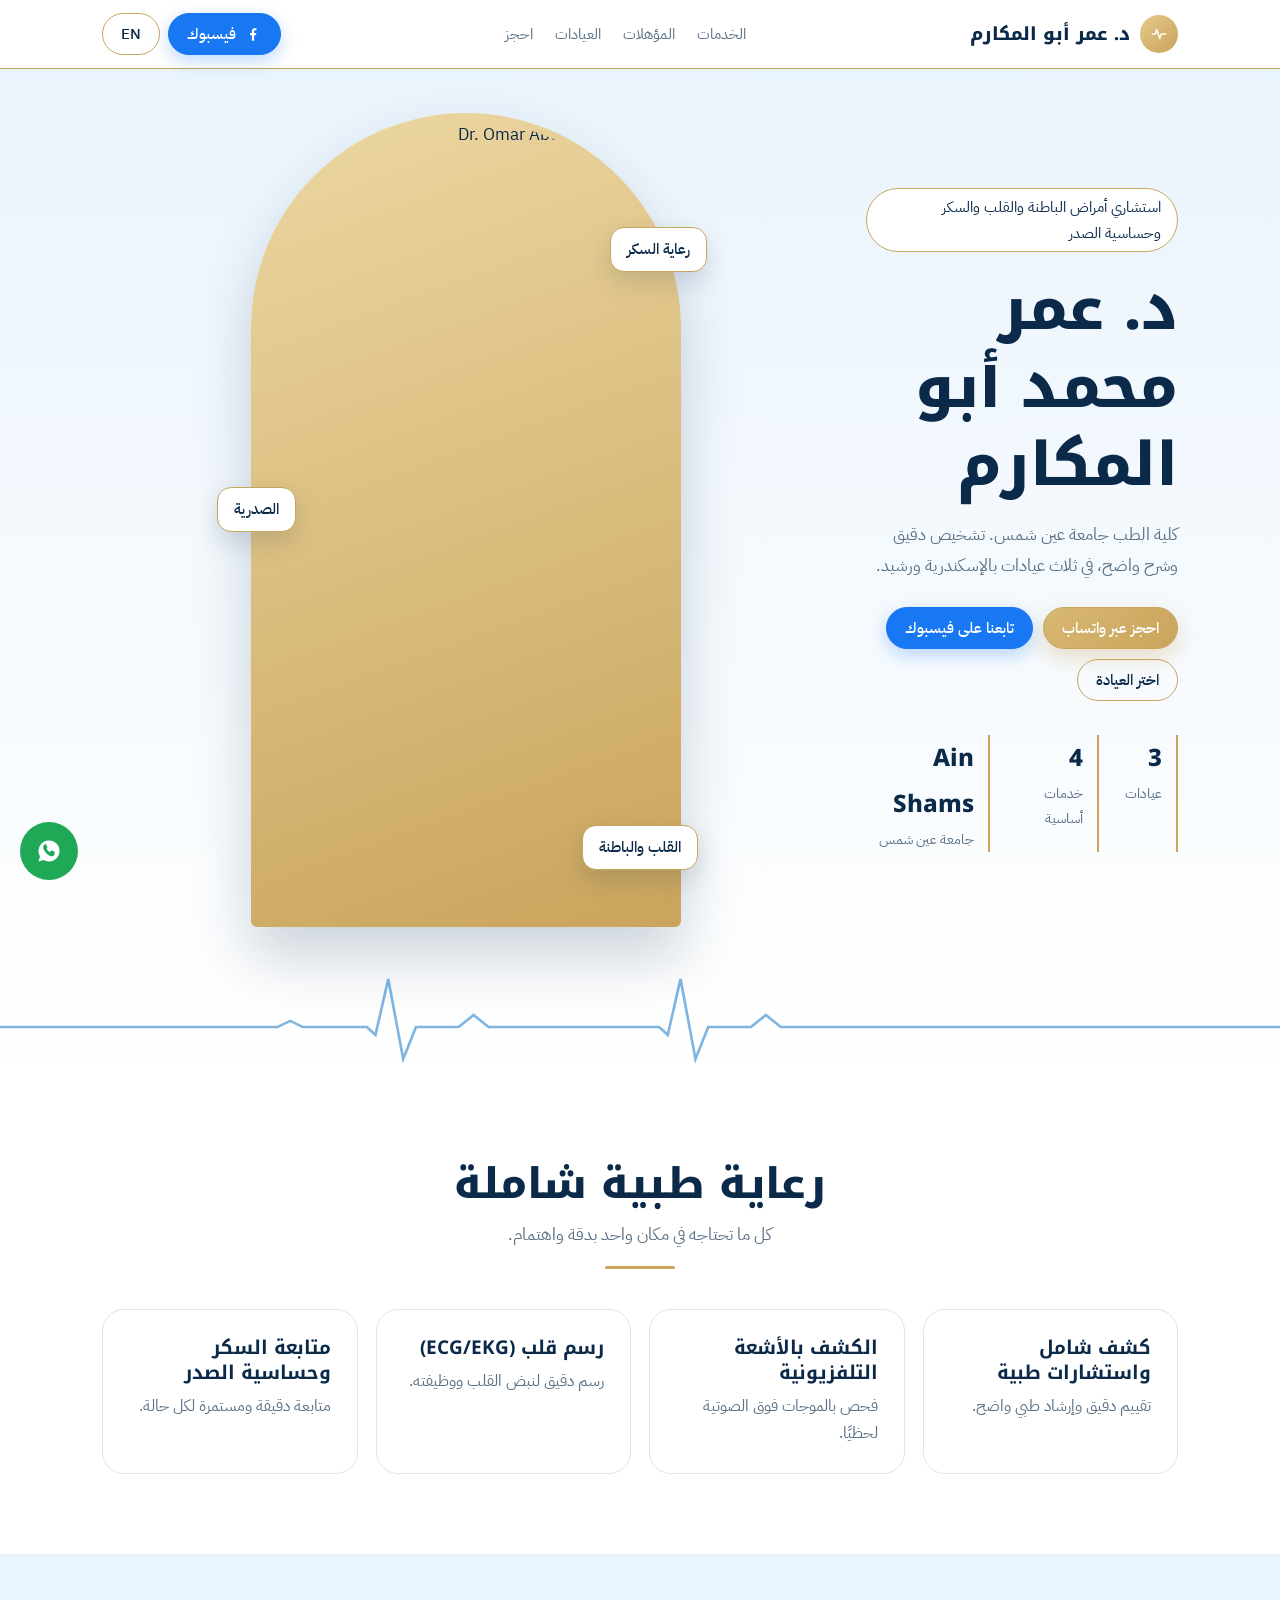
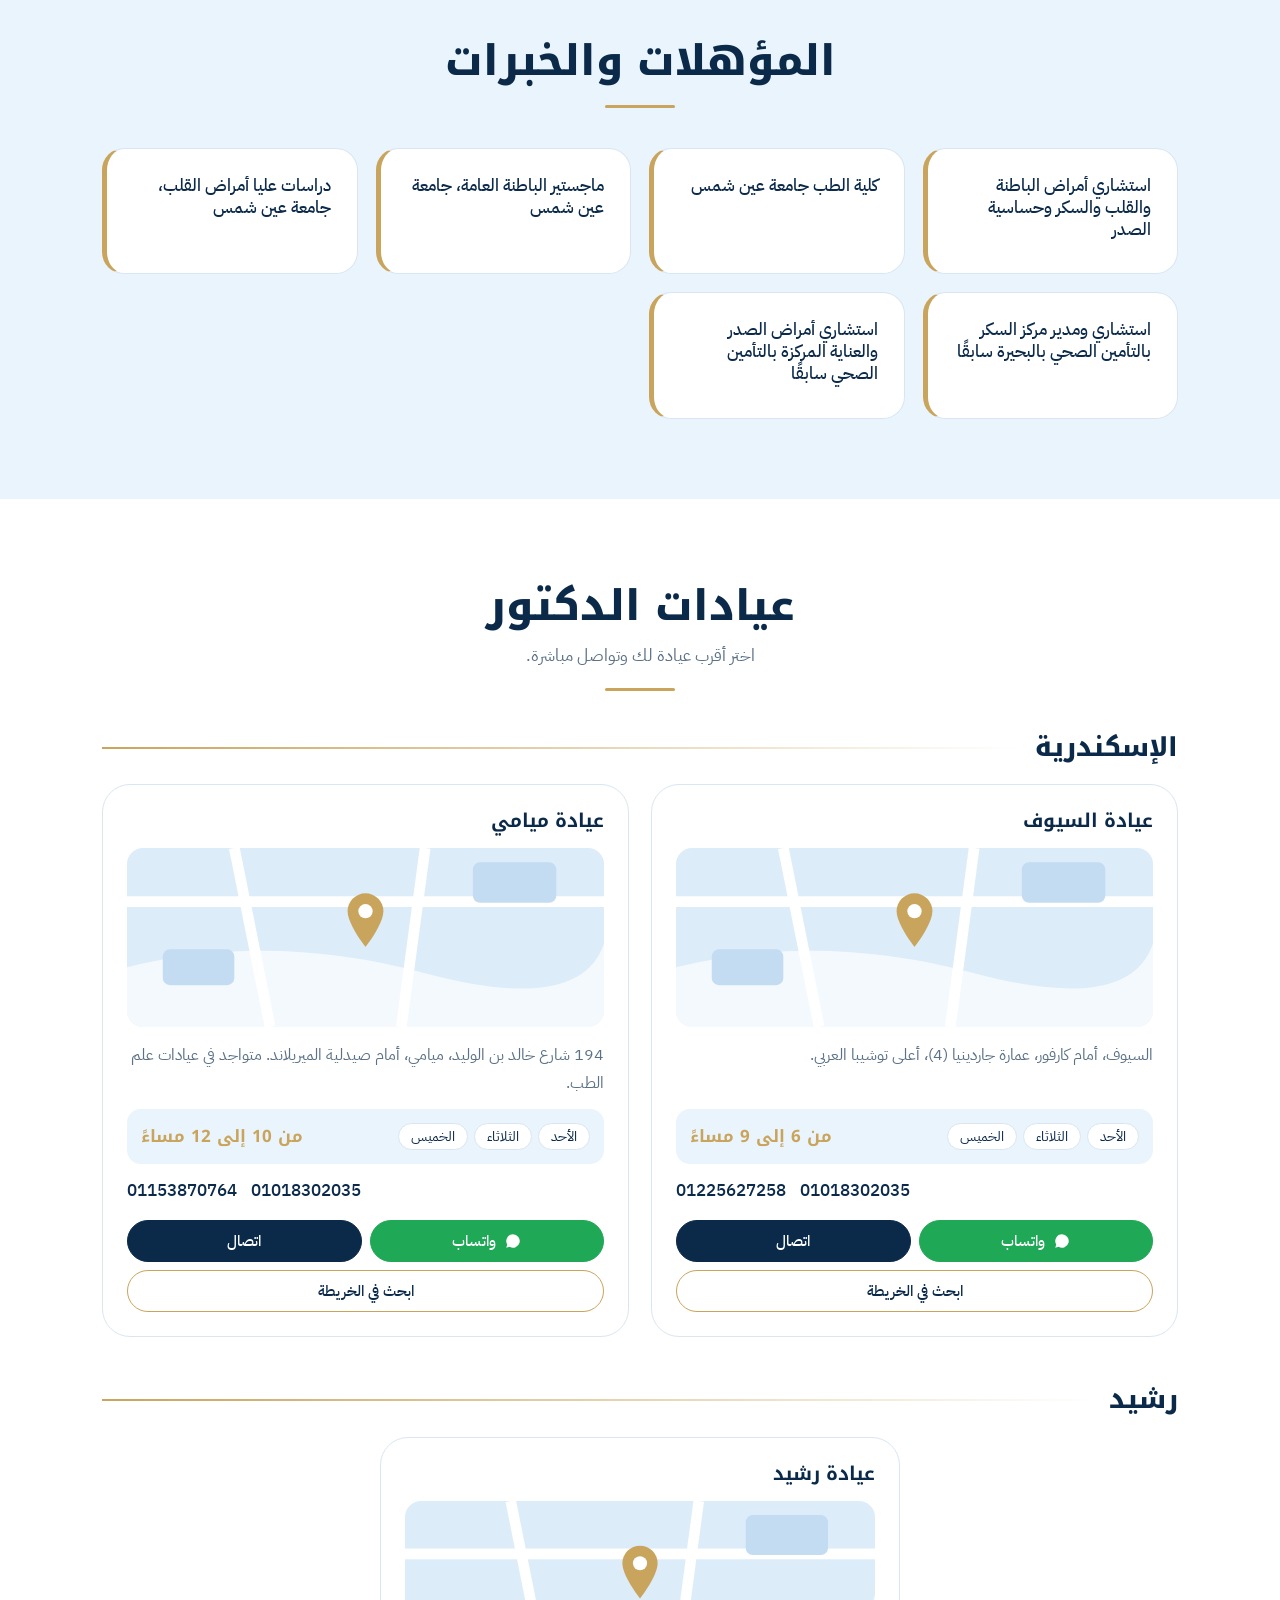
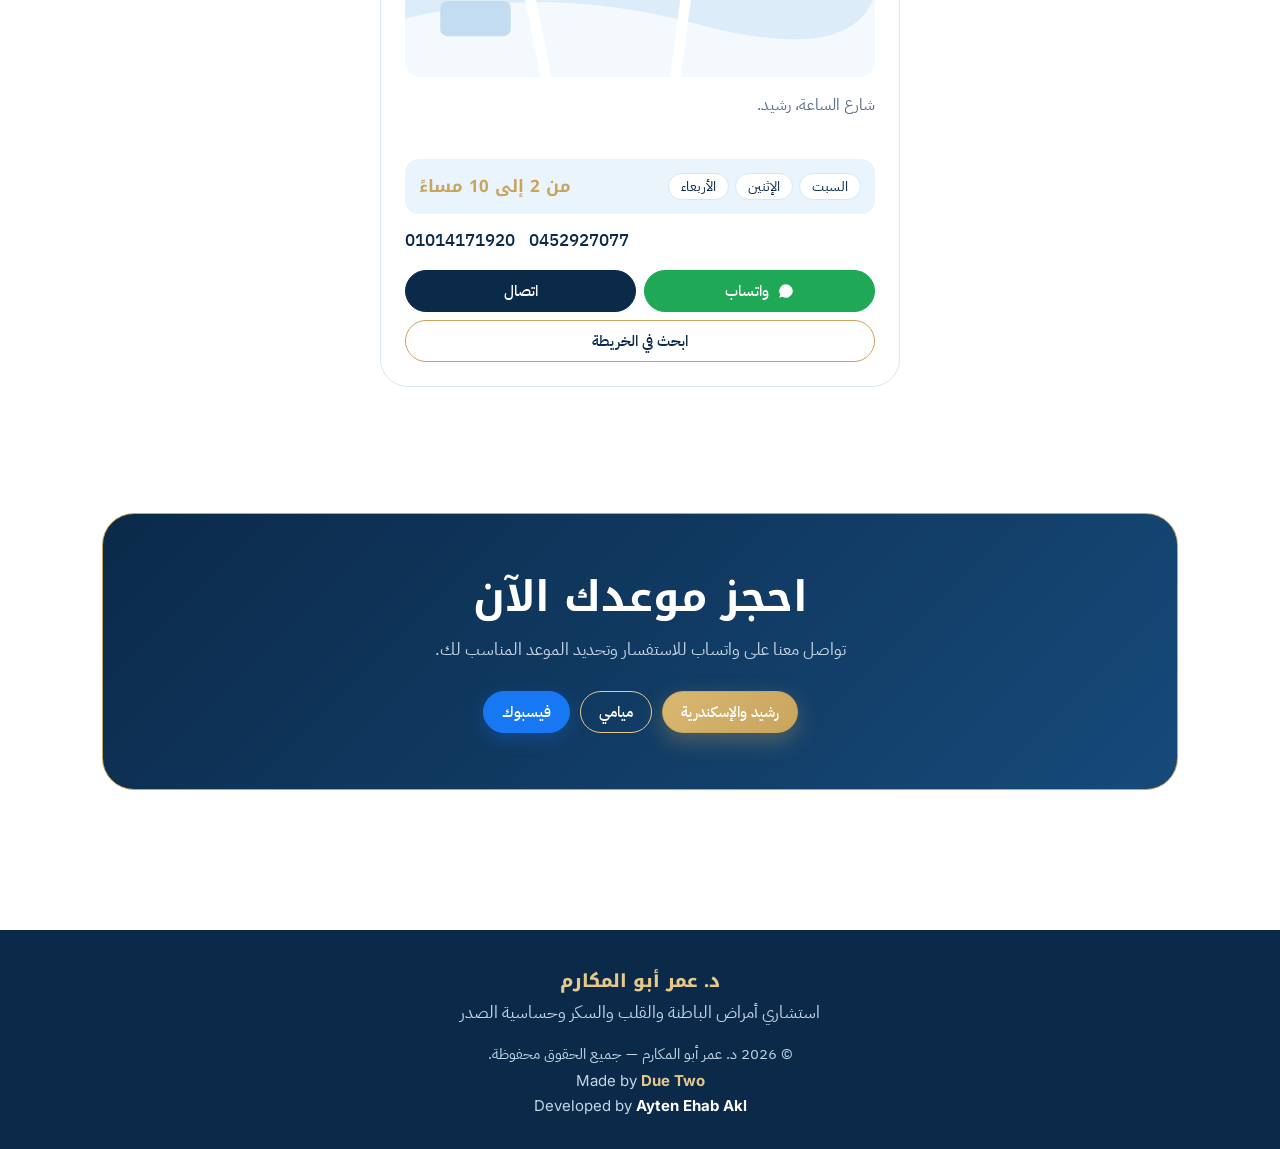
==== index.html @ 8640d978 "Rename index .html to index.html" ====
<!DOCTYPE html>
<html lang="ar" dir="rtl">
<head>
<meta charset="utf-8">
<meta name="viewport" content="width=device-width, initial-scale=1, viewport-fit=cover">
<title>د. عمر أبو المكارم | Dr. Omar Abu Al-Makarem</title>
<link href="https://fonts.googleapis.com/css2?family=Noto+Kufi+Arabic:wght@500;800&family=IBM+Plex+Sans+Arabic:wght@400;500&family=Playfair+Display:wght@700&family=Inter:wght@400;500&display=swap" rel="stylesheet">
<link rel="stylesheet" href="style.css">
</head>
<body>
<header class="nav"><div class="wrap">
<div class="logo"><i><svg class="i" viewBox="0 0 24 24"><path d="M3 12h4l2-6 4 12 2-6h6" fill="none" stroke="#fff" stroke-width="2" stroke-linecap="round" stroke-linejoin="round"/></svg></i><span data-k="brand"></span></div>
<nav class="links"><a href="#services" data-k="n1"></a><a href="#about" data-k="n2"></a><a href="#clinics" data-k="n3"></a><a href="#book" data-k="n4"></a></nav>
<div class="tools"><a class="pill fb" href="FB" target="_blank" rel="noopener"><svg class="i" viewBox="0 0 24 24"><path d="M13.5 21v-7.5h2.5l.5-3h-3V8.6c0-.9.3-1.5 1.6-1.5h1.5V4.4c-.3 0-1.2-.2-2.2-.2-2.200 0-3.900 1.300-3.900 3.800v2.500H8v3h2.500V21h3z"/></svg><span data-k="fb"></span></a><button class="pill" id="lang" type="button">EN</button></div>
</div></header>

<main>
<div class="hero"><div class="wrap">
<div>
<span class="tag" data-k="role"></span>
<h1 data-k="name"></h1>
<p class="lead" data-k="lead"></p>
<div class="btns"><a class="pill gold" href="https://wa.me/201096082520" data-k="wa"></a><a class="pill fb" href="FB" target="_blank" rel="noopener" data-k="fb2"></a><a class="pill" href="#clinics" data-k="pick"></a></div>
<div class="stats"><div><b>3</b><span data-k="s1"></span></div><div><b>4</b><span data-k="s2"></span></div><div><b data-k="s3b"></b><span data-k="s3"></span></div></div>
</div>
<div class="photo"><div class="arch"><img src="doctor1.jpg" alt="Dr. Omar Abu Al-Makarem" width="1000" height="800"></div>
<span class="chip c1" data-k="c1"></span><span class="chip c2" data-k="c2"></span><span class="chip c3" data-k="c3"></span></div>
</div>
<svg class="ecg" viewBox="0 0 1200 120" preserveAspectRatio="none" aria-hidden="true"><path d="M0 70H260l12-6 12 6h60l8 8 12-56 14 80 12-32h40l14-12 14 12h160l8 8 12-56 14 80 12-32h40l14-12 14 12H1200"/></svg>
</div>

<section id="services"><div class="wrap"><div class="hd rv"><h2 data-k="h_s"></h2><p data-k="p_s"></p></div><div class="grid" id="svc"></div></div></section>
<section id="about" class="alt"><div class="wrap"><div class="hd rv"><h2 data-k="h_a"></h2></div><div class="grid" id="cred"></div></div></section>
<section id="clinics"><div class="wrap"><div class="hd rv"><h2 data-k="h_c"></h2><p data-k="p_c"></p></div><div id="cl"></div></div></section>
<section id="book" style="padding-top:0"><div class="wrap"><div class="book rv"><h2 data-k="h_b" style="font-size:clamp(28px,4vw,42px)"></h2><p data-k="p_b"></p><div class="btns"><a class="pill gold" href="https://wa.me/201096082520" data-k="b1"></a><a class="pill" style="color:#fff;border-color:#e6c98a" href="https://wa.me/201011871948" data-k="b2"></a><a class="pill fb" href="FB" target="_blank" rel="noopener" data-k="fb"></a></div></div></div></section>
</main>
<footer><b data-k="brand"></b><span data-k="role"></span><p class="cp" data-k="copy"></p><p>Made by <a href="https://aytenakl.github.io/Due_Two/" target="_blank" rel="noopener">Due Two</a></p><p>Developed by <b>Ayten Ehab Akl</b></p></footer>
<a class="float" href="https://wa.me/201096082520" aria-label="WhatsApp"><svg viewBox="0 0 24 24"><path d="M12 3a9 9 0 0 0-7.700 13.600L3 21l4.500-1.200A9 9 0 1 0 12 3zm4.600 12.300c-.2.600-1.200 1.100-1.700 1.200-.4.100-1 .1-1.600-.1-3-1.200-4.900-4.200-5.100-4.400-.1-.2-1.200-1.600-1.200-3s.7-2.100 1-2.400c.2-.3.500-.3.700-.3h.5c.2 0 .4 0 .6.500l.8 1.900c.1.200.1.400 0 .6l-.4.600c-.1.200-.3.300-.1.600.6 1 1.400 1.800 2.400 2.300.3.100.4.100.6-.1l.8-1c.2-.2.400-.2.600-.1l1.800.9c.3.100.4.200.5.400.1.200.1.700-.1 1.300z"/></svg></a>

<script src="script.js"></script>
</body>
</html>
---- style.css ----
:root{--bg:#fff;--sky:#eaf4fc;--navy:#0b2a4a;--gold:#c9a45c;--text:#0b2a4a;--mute:#5a7186;--line:#d9e6f1;--card:#fff;--fb:#1877f2;--wa:#1fa855;
--hf:"Noto Kufi Arabic",Tahoma,sans-serif;--bf:"IBM Plex Sans Arabic",Tahoma,sans-serif;
box-sizing:border-box;padding-top:env(safe-area-inset-top,0px);padding-bottom:env(safe-area-inset-bottom,0px);color-scheme:light}
@media (prefers-color-scheme:dark){:root:not([data-theme="light"]){--bg:#08182a;--sky:#0c2238;--text:#e8f0f7;--mute:#9db3c6;--line:#1b3a57;--card:#0f2a44;color-scheme:dark}}
:root[data-theme="dark"]{--bg:#08182a;--sky:#0c2238;--text:#e8f0f7;--mute:#9db3c6;--line:#1b3a57;--card:#0f2a44;color-scheme:dark}
:root[lang="en"]{--hf:"Playfair Display",Georgia,serif;--bf:"Inter",Arial,sans-serif}
html{scroll-behavior:smooth}*,*::before,*::after{box-sizing:border-box}
body{margin:0;background:var(--bg);color:var(--text);font:400 17px/1.8 var(--bf)}
h1,h2,h3{font-family:var(--hf);margin:0;line-height:1.3}a{color:inherit}
:focus-visible{outline:3px solid var(--gold);outline-offset:3px}
.wrap{max-width:1120px;margin:0 auto;padding:0 22px}
svg.i{width:18px;height:18px;fill:currentColor;flex:none}
header.nav{position:sticky;top:env(safe-area-inset-top,0px);z-index:20;background:color-mix(in srgb,var(--bg) 92%,transparent);backdrop-filter:blur(10px);border-bottom:1px solid var(--gold)}
.nav .wrap{display:flex;align-items:center;justify-content:space-between;gap:10px;height:68px}
.logo{display:flex;align-items:center;gap:10px;font:800 18px var(--hf)}
.logo i{width:38px;height:38px;border-radius:50%;background:linear-gradient(135deg,#e6c98a,var(--gold));display:grid;place-items:center;color:#fff}
.links{display:flex;gap:22px;font-size:15px;color:var(--mute)}.links a{text-decoration:none}.links a:hover{color:var(--text)}
.tools{display:flex;gap:8px;align-items:center}
.pill{display:inline-flex;align-items:center;gap:8px;border-radius:999px;padding:9px 18px;font:500 15px var(--bf);text-decoration:none;border:1.5px solid var(--gold);background:transparent;color:var(--text);cursor:pointer}
.pill.fb{background:var(--fb);border-color:var(--fb);color:#fff;box-shadow:0 6px 18px rgba(24,119,242,.28)}
.pill.gold{background:linear-gradient(135deg,#d9b872,var(--gold));border-color:var(--gold);color:#fff;box-shadow:0 8px 22px rgba(201,164,92,.35)}
.pill.wa{background:var(--wa);border-color:var(--wa);color:#fff}
.pill.navy{background:var(--navy);border-color:var(--navy);color:#fff}
.hero{background:linear-gradient(180deg,var(--sky),var(--bg));position:relative;overflow:hidden;padding:44px 0 0}
.hero .wrap{display:grid;grid-template-columns:1.1fr .9fr;gap:36px;align-items:center}
.tag{display:inline-block;border:1px solid var(--gold);border-radius:999px;padding:5px 16px;font-size:14.5px;background:var(--card);margin-bottom:18px}
.hero h1{font-size:clamp(34px,5.4vw,60px);font-weight:800;color:var(--navy)}
:root[data-theme="dark"] .hero h1{color:var(--text)}
@media (prefers-color-scheme:dark){:root:not([data-theme="light"]) .hero h1{color:var(--text)}}
.hero p.lead{color:var(--mute);max-width:30em;margin:16px 0 26px}
.btns{display:flex;gap:10px;flex-wrap:wrap}
.stats{display:flex;gap:26px;margin:34px 0 0}
.stats div{border-inline-start:2px solid var(--gold);padding-inline-start:14px;font-size:14px;color:var(--mute)}
.stats b{display:block;font:800 24px var(--hf);color:var(--text)}
.photo{position:relative;justify-self:center;width:min(100%,430px)}
.arch{border-radius:999px 999px 28px 28px;padding:7px;background:linear-gradient(160deg,#ecd7a2,var(--gold));box-shadow:0 30px 60px rgba(11,42,74,.2)}
.arch img{display:block;width:100%;aspect-ratio:1/1.12;object-fit:cover;object-position:50% 20%;border-radius:999px 999px 22px 22px}
.chip{position:absolute;background:var(--card);border:1px solid var(--gold);border-radius:14px;padding:8px 16px;font-weight:500;font-size:15px;box-shadow:0 10px 24px rgba(11,42,74,.15)}
.c1{top:14%;inset-inline-start:-6%}.c2{top:46%;inset-inline-end:-8%}.c3{bottom:7%;inset-inline-start:-4%}
.ecg{display:block;width:100%;height:120px;margin-top:30px}
.ecg path{fill:none;stroke:#7fb5e0;stroke-width:2.5;stroke-dasharray:2400;stroke-dashoffset:2400;animation:dr 3.4s ease-out forwards}
@keyframes dr{to{stroke-dashoffset:0}}
section{padding:80px 0}section.alt{background:var(--sky)}
.hd{text-align:center;margin-bottom:40px}.hd h2{font-size:clamp(28px,4vw,42px);font-weight:800}
.hd p{color:var(--mute);margin:8px 0 0}.hd::after{content:"";display:block;width:70px;height:3px;background:var(--gold);margin:16px auto 0;border-radius:3px}
.grid{display:grid;gap:18px;grid-template-columns:repeat(auto-fit,minmax(240px,1fr))}
.card{background:var(--card);border:1px solid var(--line);border-radius:22px;padding:26px;transition:transform .45s cubic-bezier(.22,1,.36,1),box-shadow .45s cubic-bezier(.22,1,.36,1),opacity .9s cubic-bezier(.22,1,.36,1)}
.card:hover{transform:translateY(-6px);box-shadow:0 20px 40px rgba(11,42,74,.12)}
.card h3{font-size:19px;margin-bottom:6px}.card p{margin:0;color:var(--mute);font-size:15.5px}
.cred{border-inline-end:5px solid var(--gold)}.cred h3{font-size:17px;font-weight:500;font-family:var(--bf)}
.grp{display:flex;align-items:center;gap:16px;margin:0 0 20px}.grp h3{font-size:26px;font-weight:800}.grp::after{content:"";flex:1;height:2px;background:linear-gradient(90deg,var(--gold),transparent)}
.cl{display:grid;gap:22px;grid-template-columns:repeat(auto-fit,minmax(300px,1fr));margin-bottom:46px}
.cl.one{grid-template-columns:minmax(300px,520px);justify-content:center}
.clinic{padding:24px;border-radius:28px}
.map{display:block;border-radius:16px;overflow:hidden;margin:14px 0}.map svg{display:block;width:100%;height:auto}
.addr{color:var(--mute);font-size:15.5px;min-height:56px}
.sched{display:flex;flex-wrap:wrap;gap:8px;align-items:center;justify-content:space-between;background:var(--sky);border-radius:14px;padding:12px 14px;margin:12px 0}
.days{display:flex;gap:6px;flex-wrap:wrap}.days span{background:var(--card);border:1px solid var(--line);border-radius:999px;padding:0 12px;font-size:14px}
.sched b{font-family:var(--hf);color:var(--gold)}
.tel{display:flex;gap:14px;flex-wrap:wrap;font-weight:500;direction:ltr;margin-bottom:14px}.tel a{text-decoration:none}
.act{display:grid;grid-template-columns:1fr 1fr;gap:8px}.act .pill{justify-content:center}.act .full{grid-column:1/-1}
.book{background:linear-gradient(135deg,#0b2a4a,#164a7a);color:#fff;border-radius:32px;padding:56px 24px;text-align:center;border:1px solid var(--gold)}
.book p{color:#c5d6e6;max-width:30em;margin:10px auto 26px}.book .btns{justify-content:center}
footer{background:#0b2a4a;color:#c5d6e6;text-align:center;padding:34px 22px calc(34px + env(safe-area-inset-bottom,0px));margin-top:60px}
footer b{display:block;color:#e6c98a;font:800 18px var(--hf)}footer small{display:block;margin-top:12px;opacity:.8}footer a{color:#e6c98a;font-weight:700;text-decoration:none}footer a:hover{text-decoration:underline}footer p{margin:6px 0 0;font:400 15px "Inter",Arial,sans-serif;direction:ltr}footer p b{display:inline;font:700 15px "Inter",Arial,sans-serif;color:#fff}footer .cp{font-family:var(--bf);direction:inherit;margin-top:14px}
.float{position:fixed;inset-inline-end:20px;bottom:calc(20px + env(safe-area-inset-bottom,0px));width:58px;height:58px;border-radius:50%;background:var(--wa);color:#fff;display:grid;place-items:center;z-index:30;animation:pu 2.4s infinite}
.float svg{width:28px;height:28px;fill:#fff}
@keyframes pu{0%{box-shadow:0 0 0 0 rgba(31,168,85,.5)}70%{box-shadow:0 0 0 16px rgba(31,168,85,0)}100%{box-shadow:0 0 0 0 rgba(31,168,85,0)}}
.rv{opacity:0;transform:translateY(28px);transition:opacity .9s cubic-bezier(.22,1,.36,1),transform .9s cubic-bezier(.22,1,.36,1)}.rv.on{opacity:1;transform:none}
@media (prefers-reduced-motion:reduce){.rv{opacity:1;transform:none;transition:none}.ecg path{animation:none;stroke-dashoffset:0}.float{animation:none}}
@media (max-width:820px){.hero .wrap{grid-template-columns:1fr}.links{display:none}.photo{order:-1;width:min(86%,380px)}.c1{inset-inline-start:-2%}.c2{inset-inline-end:-2%}.pill{padding:9px 14px}}

/* ---- smooth motion ---- */
.pill{transition:transform .35s cubic-bezier(.22,1,.36,1),box-shadow .35s,background-color .3s,color .3s}
.pill:hover{transform:translateY(-3px)}
.pill:active{transform:translateY(0) scale(.98)}
header.nav{transition:box-shadow .4s ease}
header.nav.scrolled{box-shadow:0 10px 30px rgba(11,42,74,.12)}
.arch{will-change:transform;transition:transform .12s linear}
.chip{animation:fl 5.5s ease-in-out infinite}
.c2{animation-delay:-1.8s}.c3{animation-delay:-3.6s}
@keyframes fl{0%,100%{transform:translateY(0)}50%{transform:translateY(-9px)}}
.map svg{transition:transform .7s cubic-bezier(.22,1,.36,1)}
.map:hover svg{transform:scale(1.05)}
@media (prefers-reduced-motion:reduce){.chip{animation:none}.map svg,.arch{transition:none}}
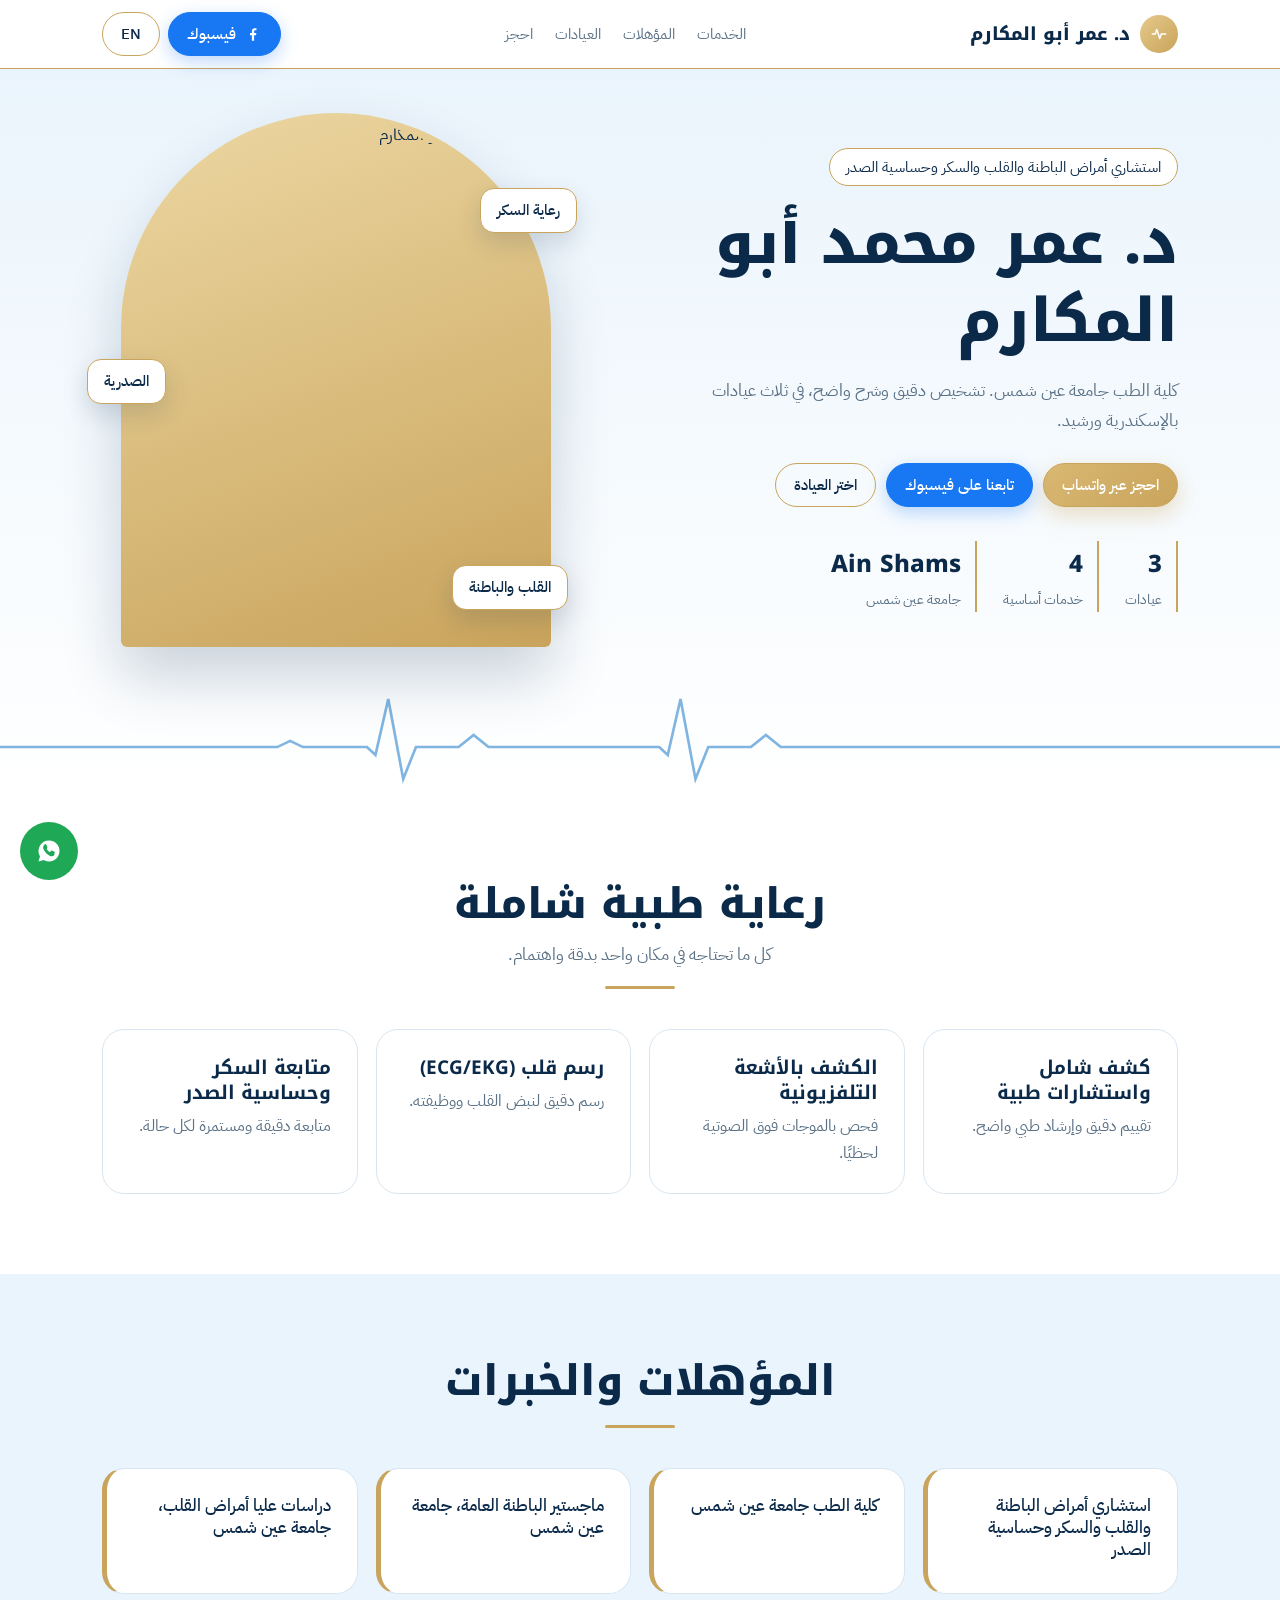
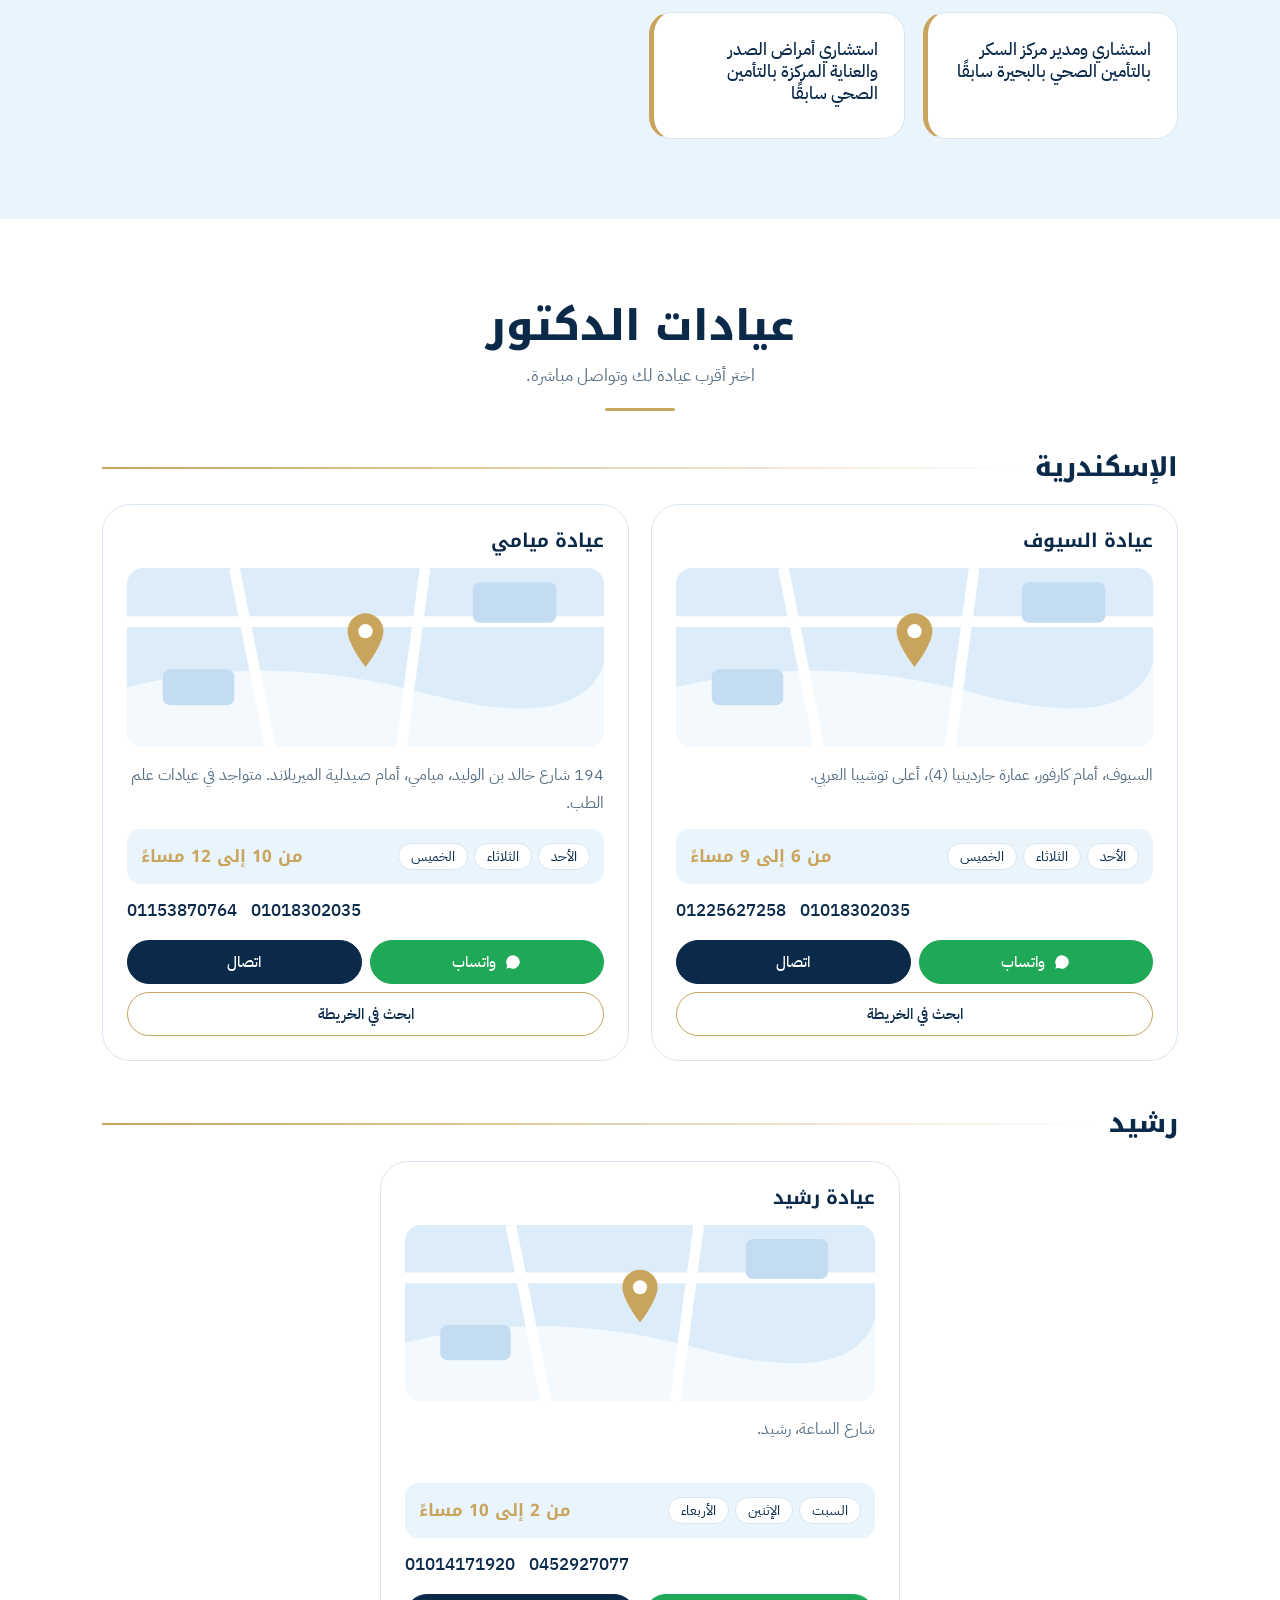
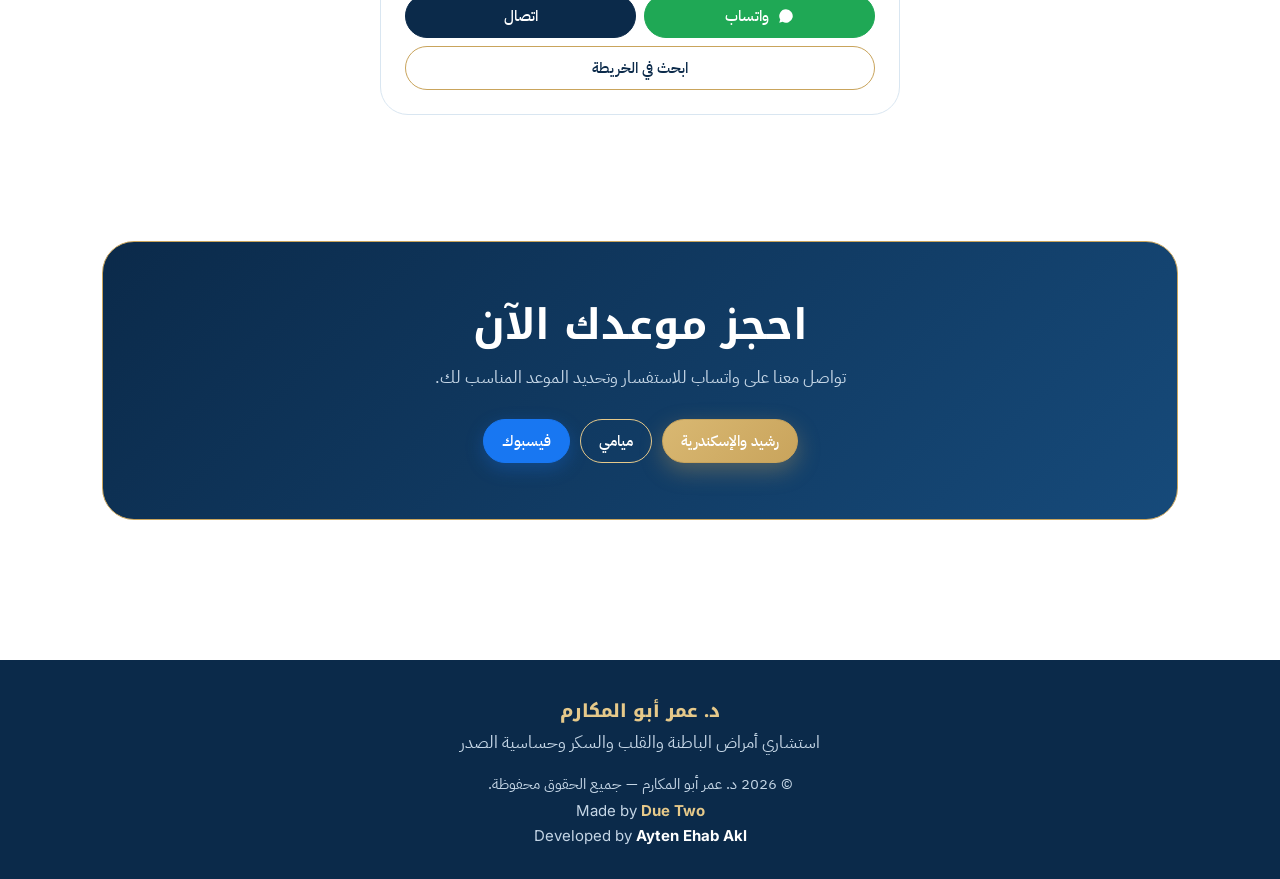
==== commit 119ea730: "Update index.html" ====
--- a/index.html
+++ b/index.html
@@ -1,42 +1,438 @@
+
 <!DOCTYPE html>
 <html lang="ar" dir="rtl">
 <head>
-<meta charset="utf-8">
-<meta name="viewport" content="width=device-width, initial-scale=1, viewport-fit=cover">
-<title>د. عمر أبو المكارم | Dr. Omar Abu Al-Makarem</title>
-<link href="https://fonts.googleapis.com/css2?family=Noto+Kufi+Arabic:wght@500;800&family=IBM+Plex+Sans+Arabic:wght@400;500&family=Playfair+Display:wght@700&family=Inter:wght@400;500&display=swap" rel="stylesheet">
-<link rel="stylesheet" href="style.css">
+  <meta charset="UTF-8">
+  <meta name="viewport" content="width=device-width, initial-scale=1, viewport-fit=cover">
+  <meta name="theme-color" content="#ffffff">
+  <meta name="description" content="الموقع الرسمي للدكتور عمر محمد أبو المكارم، استشاري أمراض الباطنة والقلب والسكر وحساسية الصدر. تعرّف على الخدمات ومواقع العيادات واحجز موعدك.">
+
+  <title>د. عمر أبو المكارم | Dr. Omar Abu Al-Makarem</title>
+
+  <link rel="preconnect" href="https://fonts.googleapis.com">
+  <link rel="preconnect" href="https://fonts.gstatic.com" crossorigin>
+
+  <link href="https://fonts.googleapis.com/css2?family=Noto+Kufi+Arabic:wght@500;800&family=IBM+Plex+Sans+Arabic:wght@400;500&family=Playfair+Display:wght@700&family=Inter:wght@400;500&display=swap" rel="stylesheet">
+
+  <link rel="stylesheet" href="./style.css">
+
+  <style>
+    /* حماية إضافية للصورة والتخطيط */
+    *, *::before, *::after {
+      box-sizing: border-box;
+    }
+
+    html {
+      width: 100%;
+      max-width: 100%;
+      scroll-behavior: smooth;
+      scroll-padding-top: 85px;
+    }
+
+    body {
+      width: 100%;
+      max-width: 100%;
+      min-width: 0;
+      margin: 0;
+      overflow-x: clip;
+    }
+
+    img, svg, iframe {
+      max-width: 100%;
+    }
+
+    .wrap {
+      width: 100%;
+      min-width: 0;
+    }
+
+    .photo {
+      width: min(100%, 430px);
+      min-width: 0;
+    }
+
+    .arch {
+      width: 100%;
+      overflow: hidden;
+    }
+
+    .arch img {
+      display: block;
+      width: 100%;
+      height: auto;
+      aspect-ratio: 4 / 5;
+      object-fit: cover;
+      object-position: center 20%;
+    }
+
+    .hero .wrap > div {
+      min-width: 0;
+    }
+
+    .pill {
+      max-width: 100%;
+      min-height: 44px;
+    }
+
+    .cl, .grid, .clinic {
+      min-width: 0;
+    }
+
+    .clinic {
+      overflow-wrap: anywhere;
+    }
+
+    .map {
+      width: 100%;
+      min-width: 0;
+    }
+
+    .map iframe {
+      display: block;
+      width: 100%;
+      height: 230px;
+      border: 0;
+    }
+
+    @media (max-width: 820px) {
+      .hero .wrap {
+        grid-template-columns: minmax(0, 1fr);
+        gap: 24px;
+      }
+
+      .hero .wrap > div:first-child {
+        text-align: center;
+      }
+
+      .hero .btns,
+      .hero .stats {
+        justify-content: center;
+      }
+
+      .hero p.lead {
+        margin-inline: auto;
+      }
+
+      .photo {
+        order: -1;
+        width: min(68%, 290px);
+        margin-inline: auto;
+      }
+
+      .cl {
+        grid-template-columns: minmax(0, 1fr);
+      }
+
+      .cl.one {
+        grid-template-columns: minmax(0, 1fr);
+      }
+    }
+
+    @media (max-width: 480px) {
+      .wrap {
+        padding-inline: 14px;
+      }
+
+      .nav .wrap {
+        gap: 6px;
+      }
+
+      .logo {
+        gap: 6px;
+        font-size: clamp(12px, 3.5vw, 16px);
+      }
+
+      .logo i {
+        width: 32px;
+        height: 32px;
+        flex-shrink: 0;
+      }
+
+      .tools {
+        gap: 5px;
+        flex-shrink: 0;
+      }
+
+      .tools .pill {
+        padding: 7px 10px;
+        font-size: 12px;
+      }
+
+      .photo {
+        width: min(62%, 225px);
+        max-width: 225px;
+      }
+
+      .arch {
+        padding: 5px;
+        border-radius: 999px 999px 20px 20px;
+      }
+
+      .arch img {
+        aspect-ratio: 4 / 5;
+        border-radius: 999px 999px 16px 16px;
+        object-position: center 18%;
+      }
+
+      .hero h1 {
+        font-size: clamp(29px, 8vw, 36px);
+        overflow-wrap: anywhere;
+      }
+
+      .hero .btns .pill,
+      .book .btns .pill {
+        justify-content: center;
+        padding: 9px 11px;
+        font-size: 12px;
+      }
+
+      .grid,
+      .cl,
+      .cl.one {
+        grid-template-columns: minmax(0, 1fr);
+      }
+
+      .act .pill {
+        min-width: 0;
+        padding-inline: 8px;
+        white-space: normal;
+        overflow-wrap: anywhere;
+      }
+
+      .map iframe {
+        height: 210px;
+      }
+
+      .book {
+        padding: 34px 16px;
+      }
+
+      .float {
+        width: 52px;
+        height: 52px;
+      }
+    }
+
+    @media (prefers-reduced-motion: reduce) {
+      html {
+        scroll-behavior: auto;
+      }
+    }
+  </style>
 </head>
+
 <body>
-<header class="nav"><div class="wrap">
-<div class="logo"><i><svg class="i" viewBox="0 0 24 24"><path d="M3 12h4l2-6 4 12 2-6h6" fill="none" stroke="#fff" stroke-width="2" stroke-linecap="round" stroke-linejoin="round"/></svg></i><span data-k="brand"></span></div>
-<nav class="links"><a href="#services" data-k="n1"></a><a href="#about" data-k="n2"></a><a href="#clinics" data-k="n3"></a><a href="#book" data-k="n4"></a></nav>
-<div class="tools"><a class="pill fb" href="FB" target="_blank" rel="noopener"><svg class="i" viewBox="0 0 24 24"><path d="M13.5 21v-7.5h2.5l.5-3h-3V8.6c0-.9.3-1.5 1.6-1.5h1.5V4.4c-.3 0-1.2-.2-2.2-.2-2.200 0-3.900 1.300-3.900 3.800v2.500H8v3h2.500V21h3z"/></svg><span data-k="fb"></span></a><button class="pill" id="lang" type="button">EN</button></div>
-</div></header>
-
-<main>
-<div class="hero"><div class="wrap">
-<div>
-<span class="tag" data-k="role"></span>
-<h1 data-k="name"></h1>
-<p class="lead" data-k="lead"></p>
-<div class="btns"><a class="pill gold" href="https://wa.me/201096082520" data-k="wa"></a><a class="pill fb" href="FB" target="_blank" rel="noopener" data-k="fb2"></a><a class="pill" href="#clinics" data-k="pick"></a></div>
-<div class="stats"><div><b>3</b><span data-k="s1"></span></div><div><b>4</b><span data-k="s2"></span></div><div><b data-k="s3b"></b><span data-k="s3"></span></div></div>
-</div>
-<div class="photo"><div class="arch"><img src="doctor1.jpg" alt="Dr. Omar Abu Al-Makarem" width="1000" height="800"></div>
-<span class="chip c1" data-k="c1"></span><span class="chip c2" data-k="c2"></span><span class="chip c3" data-k="c3"></span></div>
-</div>
-<svg class="ecg" viewBox="0 0 1200 120" preserveAspectRatio="none" aria-hidden="true"><path d="M0 70H260l12-6 12 6h60l8 8 12-56 14 80 12-32h40l14-12 14 12h160l8 8 12-56 14 80 12-32h40l14-12 14 12H1200"/></svg>
-</div>
-
-<section id="services"><div class="wrap"><div class="hd rv"><h2 data-k="h_s"></h2><p data-k="p_s"></p></div><div class="grid" id="svc"></div></div></section>
-<section id="about" class="alt"><div class="wrap"><div class="hd rv"><h2 data-k="h_a"></h2></div><div class="grid" id="cred"></div></div></section>
-<section id="clinics"><div class="wrap"><div class="hd rv"><h2 data-k="h_c"></h2><p data-k="p_c"></p></div><div id="cl"></div></div></section>
-<section id="book" style="padding-top:0"><div class="wrap"><div class="book rv"><h2 data-k="h_b" style="font-size:clamp(28px,4vw,42px)"></h2><p data-k="p_b"></p><div class="btns"><a class="pill gold" href="https://wa.me/201096082520" data-k="b1"></a><a class="pill" style="color:#fff;border-color:#e6c98a" href="https://wa.me/201011871948" data-k="b2"></a><a class="pill fb" href="FB" target="_blank" rel="noopener" data-k="fb"></a></div></div></div></section>
-</main>
-<footer><b data-k="brand"></b><span data-k="role"></span><p class="cp" data-k="copy"></p><p>Made by <a href="https://aytenakl.github.io/Due_Two/" target="_blank" rel="noopener">Due Two</a></p><p>Developed by <b>Ayten Ehab Akl</b></p></footer>
-<a class="float" href="https://wa.me/201096082520" aria-label="WhatsApp"><svg viewBox="0 0 24 24"><path d="M12 3a9 9 0 0 0-7.700 13.600L3 21l4.500-1.200A9 9 0 1 0 12 3zm4.600 12.300c-.2.600-1.200 1.100-1.700 1.200-.4.100-1 .1-1.600-.1-3-1.200-4.900-4.200-5.100-4.400-.1-.2-1.200-1.600-1.200-3s.7-2.100 1-2.400c.2-.3.500-.3.700-.3h.5c.2 0 .4 0 .6.500l.8 1.900c.1.200.1.400 0 .6l-.4.600c-.1.200-.3.300-.1.600.6 1 1.400 1.800 2.400 2.300.3.100.4.100.6-.1l.8-1c.2-.2.400-.2.600-.1l1.800.9c.3.100.4.200.5.400.1.200.1.700-.1 1.300z"/></svg></a>
-
-<script src="script.js"></script>
+
+  <!-- Header -->
+  <header class="nav">
+    <div class="wrap">
+
+      <div class="logo">
+        <i aria-hidden="true">
+          <svg class="i" viewBox="0 0 24 24">
+            <path d="M3 12h4l2-6 4 12 2-6h6"
+              fill="none" stroke="#fff" stroke-width="2"
+              stroke-linecap="round" stroke-linejoin="round"/>
+          </svg>
+        </i>
+        <span data-k="brand"></span>
+      </div>
+
+      <nav class="links" aria-label="Main navigation">
+        <a href="#services" data-k="n1"></a>
+        <a href="#about" data-k="n2"></a>
+        <a href="#clinics" data-k="n3"></a>
+        <a href="#book" data-k="n4"></a>
+      </nav>
+
+      <div class="tools">
+        <a class="pill fb" href="FB"
+           target="_blank" rel="noopener noreferrer">
+          <svg class="i" viewBox="0 0 24 24" aria-hidden="true">
+            <path d="M13.5 21v-7.5H16l.5-3h-3V8.6c0-.9.3-1.5 1.6-1.5h1.5V4.4c-.3 0-1.2-.2-2.2-.2-2.2 0-3.9 1.3-3.9 3.8v2.5H8v3h2.5V21h3z"/>
+          </svg>
+          <span data-k="fb"></span>
+        </a>
+
+        <button class="pill" id="lang" type="button"
+                aria-label="Change language">
+          EN
+        </button>
+      </div>
+
+    </div>
+  </header>
+
+  <main>
+
+    <!-- Hero -->
+    <div class="hero">
+      <div class="wrap">
+
+        <div>
+          <span class="tag" data-k="role"></span>
+
+          <h1 data-k="name"></h1>
+
+          <p class="lead" data-k="lead"></p>
+
+          <div class="btns">
+            <a class="pill gold"
+               href="https://wa.me/201096082520"
+               target="_blank" rel="noopener noreferrer"
+               data-k="wa"></a>
+
+            <a class="pill fb" href="FB"
+               target="_blank" rel="noopener noreferrer"
+               data-k="fb2"></a>
+
+            <a class="pill" href="#clinics" data-k="pick"></a>
+          </div>
+
+          <div class="stats">
+            <div>
+              <b>3</b>
+              <span data-k="s1"></span>
+            </div>
+
+            <div>
+              <b>4</b>
+              <span data-k="s2"></span>
+            </div>
+
+            <div>
+              <b data-k="s3b"></b>
+              <span data-k="s3"></span>
+            </div>
+          </div>
+        </div>
+
+        <!-- Doctor photo -->
+        <div class="photo">
+          <div class="arch">
+            <img
+              src="./doctor1.jpg"
+              alt="د. عمر محمد أبو المكارم"
+              width="800"
+              height="1000"
+              fetchpriority="high"
+              decoding="async"
+            >
+          </div>
+
+          <span class="chip c1" data-k="c1"></span>
+          <span class="chip c2" data-k="c2"></span>
+          <span class="chip c3" data-k="c3"></span>
+        </div>
+
+      </div>
+
+      <svg class="ecg" viewBox="0 0 1200 120"
+           preserveAspectRatio="none" aria-hidden="true">
+        <path d="M0 70H260l12-6 12 6h60l8 8 12-56 14 80 12-32h40l14-12 14 12h160l8 8 12-56 14 80 12-32h40l14-12 14 12H1200"/>
+      </svg>
+    </div>
+
+    <!-- Services -->
+    <section id="services">
+      <div class="wrap">
+        <div class="hd rv">
+          <h2 data-k="h_s"></h2>
+          <p data-k="p_s"></p>
+        </div>
+
+        <div class="grid" id="svc"></div>
+      </div>
+    </section>
+
+    <!-- Credentials -->
+    <section id="about" class="alt">
+      <div class="wrap">
+        <div class="hd rv">
+          <h2 data-k="h_a"></h2>
+        </div>
+
+        <div class="grid" id="cred"></div>
+      </div>
+    </section>
+
+    <!-- Clinics -->
+    <section id="clinics">
+      <div class="wrap">
+        <div class="hd rv">
+          <h2 data-k="h_c"></h2>
+          <p data-k="p_c"></p>
+        </div>
+
+        <div id="cl"></div>
+      </div>
+    </section>
+
+    <!-- Booking -->
+    <section id="book" style="padding-top:0">
+      <div class="wrap">
+        <div class="book rv">
+
+          <h2 data-k="h_b"
+              style="font-size:clamp(28px,4vw,42px)"></h2>
+
+          <p data-k="p_b"></p>
+
+          <div class="btns">
+            <a class="pill gold"
+               href="https://wa.me/201096082520"
+               target="_blank" rel="noopener noreferrer"
+               data-k="b1"></a>
+
+            <a class="pill"
+               style="color:#fff;border-color:#e6c98a"
+               href="https://wa.me/201011871948"
+               target="_blank" rel="noopener noreferrer"
+               data-k="b2"></a>
+
+            <a class="pill fb" href="FB"
+               target="_blank" rel="noopener noreferrer"
+               data-k="fb"></a>
+          </div>
+
+        </div>
+      </div>
+    </section>
+
+  </main>
+
+  <!-- Footer -->
+  <footer>
+    <b data-k="brand"></b>
+    <span data-k="role"></span>
+
+    <p class="cp" data-k="copy"></p>
+
+    <p>
+      Made by
+      <a href="https://aytenakl.github.io/Due_Two/"
+         target="_blank" rel="noopener noreferrer">
+        Due Two
+      </a>
+    </p>
+
+    <p>
+      Developed by <b>Ayten Ehab Akl</b>
+    </p>
+  </footer>
+
+  <!-- Floating WhatsApp -->
+  <a class="float"
+     href="https://wa.me/201096082520"
+     target="_blank" rel="noopener noreferrer"
+     aria-label="WhatsApp">
+
+    <svg viewBox="0 0 24 24" aria-hidden="true">
+      <path d="M12 3a9 9 0 0 0-7.7 13.6L3 21l4.5-1.2A9 9 0 1 0 12 3zm4.6 12.3c-.2.6-1.2 1.1-1.7 1.2-.4.1-1 .1-1.6-.1-3-1.2-4.9-4.2-5.1-4.4-.1-.2-1.2-1.6-1.2-3s.7-2.1 1-2.4c.2-.3.5-.3.7-.3h.5c.2 0 .4 0 .6.5l.8 1.9c.1.2.1.4 0 .6l-.4.6c-.1.2-.3.3-.1.6.6 1 1.4 1.8 2.4 2.3.3.1.4.1.6-.1l.8-1c.2-.2.4-.2.6-.1l1.8.9c.3.1.4.2.5.4.1.2.1.7-.1 1.3z"/>
+    </svg>
+  </a>
+
+  <script src="./script.js"></script>
+
 </body>
 </html>
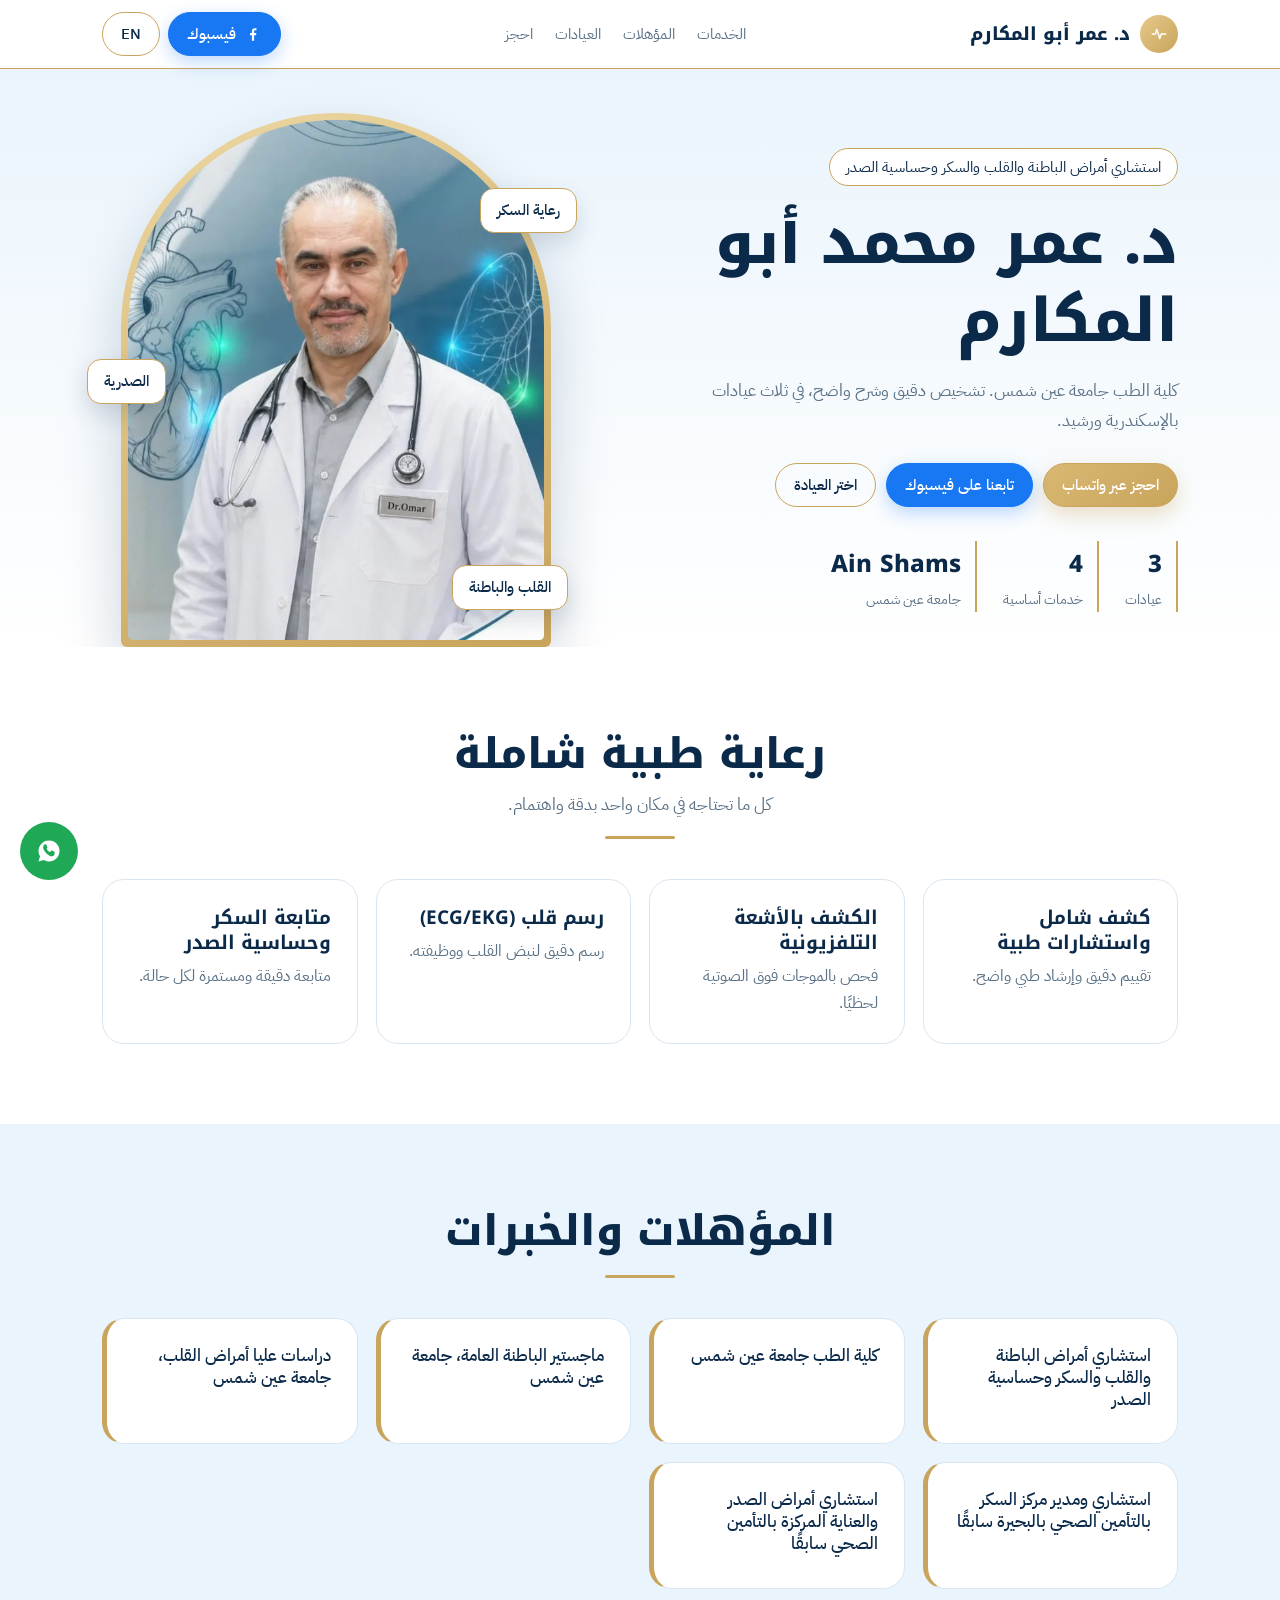
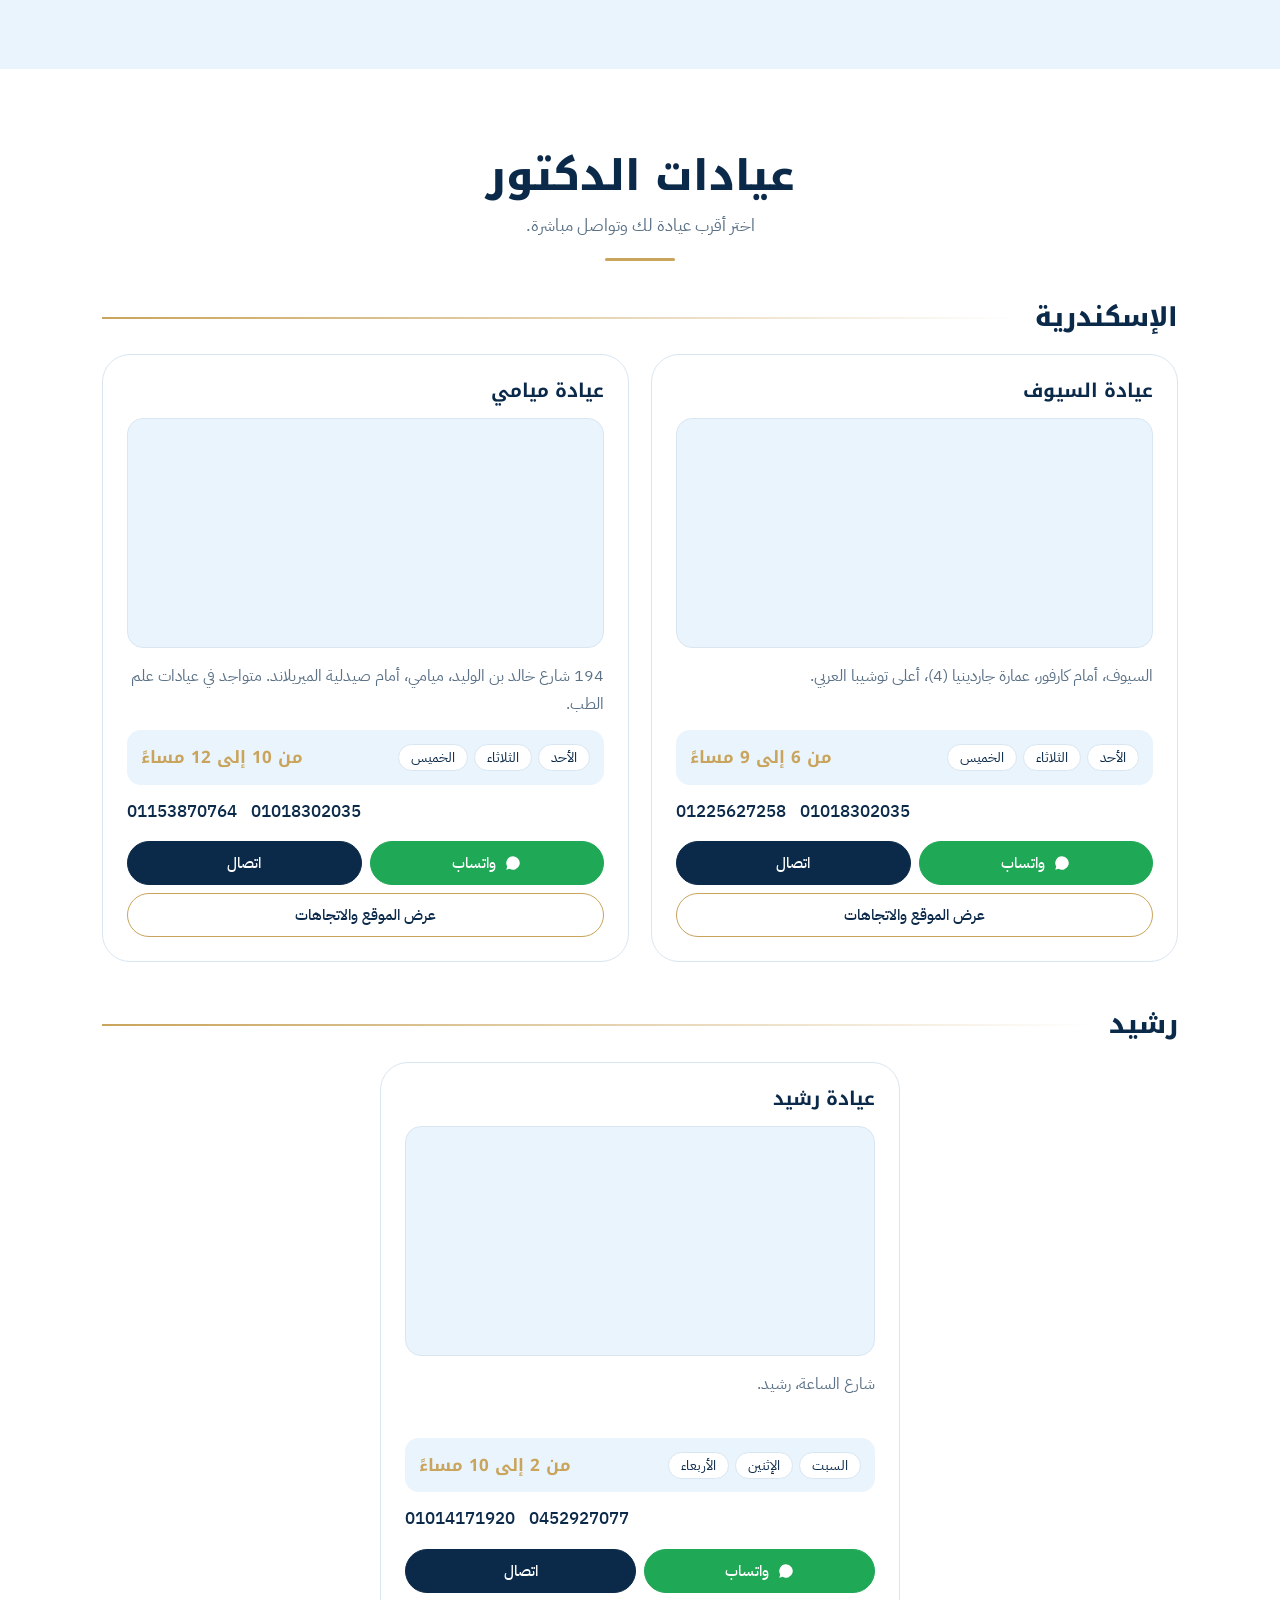
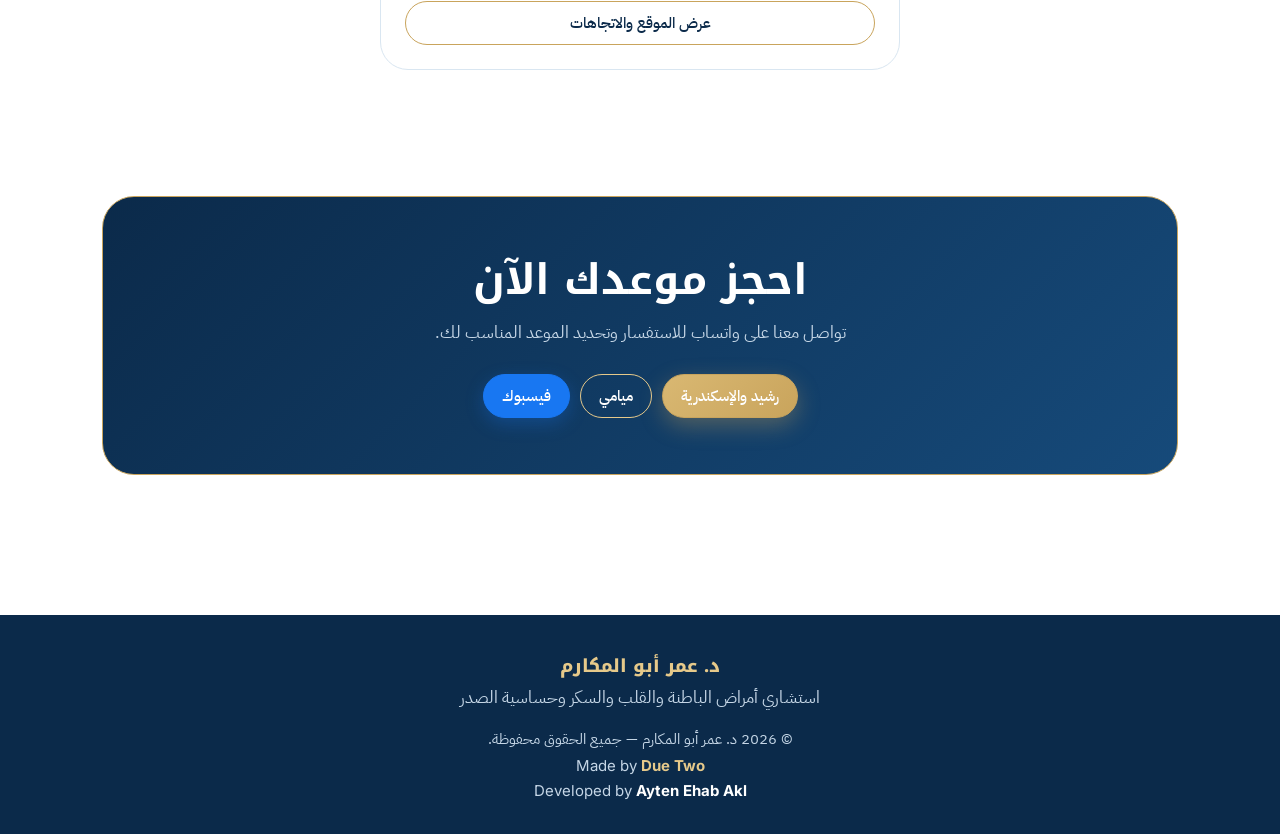
==== commit 7524b9f9: "Update index.html" ====
--- a/index.html
+++ b/index.html
@@ -306,36 +306,28 @@
             </div>
           </div>
         </div>
-
-        <!-- Doctor photo -->
-        <div class="photo">
-          <div class="arch">
-            <img
-              src="./doctor1.jpg"
-              alt="د. عمر محمد أبو المكارم"
-              width="800"
-              height="1000"
-              fetchpriority="high"
-              decoding="async"
-            >
-          </div>
-
-          <span class="chip c1" data-k="c1"></span>
-          <span class="chip c2" data-k="c2"></span>
-          <span class="chip c3" data-k="c3"></span>
-        </div>
-
-      </div>
-
-      <svg class="ecg" viewBox="0 0 1200 120"
-           preserveAspectRatio="none" aria-hidden="true">
-        <path d="M0 70H260l12-6 12 6h60l8 8 12-56 14 80 12-32h40l14-12 14 12h160l8 8 12-56 14 80 12-32h40l14-12 14 12H1200"/>
-      </svg>
+<!-- Doctor photo -->
+<div class="photo">
+  <div class="arch">
+    <img
+      src="./doctor1.jpg"
+      alt="د. عمر محمد أبو المكارم"
+      width="800"
+      height="1000"
+      fetchpriority="high"
+      decoding="async"
+    >
+  </div>
+  <span class="chip c1" data-k="c1"></span>
+  <span class="chip c2" data-k="c2"></span>
+  <span class="chip c3" data-k="c3"></span>
+</div>
+
+      </div>
     </div>
 
     <!-- Services -->
-    <section id="services">
-      <div class="wrap">
+    <section id="services">      <div class="wrap">
         <div class="hd rv">
           <h2 data-k="h_s"></h2>
           <p data-k="p_s"></p>
--- a/style.css
+++ b/style.css
@@ -83,3 +83,481 @@
 .map svg{transition:transform .7s cubic-bezier(.22,1,.36,1)}
 .map:hover svg{transform:scale(1.05)}
 @media (prefers-reduced-motion:reduce){.chip{animation:none}.map svg,.arch{transition:none}}
+
+/* ===== Responsive fixes for Dr. Omar's website ===== */
+
+/* Prevent horizontal overflow */
+html {
+  width: 100%;
+  overflow-x: clip;
+  scroll-padding-top: 80px;
+}
+
+body {
+  width: 100%;
+  min-width: 0;
+  overflow-x: clip;
+}
+
+img,
+iframe {
+  max-width: 100%;
+}
+
+.wrap {
+  width: 100%;
+  min-width: 0;
+}
+
+/* Doctor photo */
+.photo {
+  width: min(100%, 430px);
+  min-width: 0;
+}
+
+.arch {
+  width: 100%;
+  overflow: hidden;
+}
+
+.arch img {
+  width: 100%;
+  height: auto;
+  aspect-ratio: 4 / 5;
+  object-fit: cover;
+  object-position: center 20%;
+}
+
+/* Real Google Maps */
+.map {
+  width: 100%;
+  height: 230px;
+  background: var(--sky);
+  border: 1px solid var(--line);
+  border-radius: 16px;
+  overflow: hidden;
+  isolation: isolate;
+}
+
+.map iframe {
+  display: block;
+  width: 100%;
+  height: 100%;
+  min-height: 230px;
+  border: 0;
+}
+
+/* Cards and clinic layout */
+.cl,
+.grid {
+  min-width: 0;
+}
+
+.clinic {
+  min-width: 0;
+  overflow-wrap: anywhere;
+}
+
+.tel {
+  flex-wrap: wrap;
+  row-gap: 6px;
+}
+
+.act .pill {
+  min-width: 0;
+  padding-inline: 10px;
+  white-space: normal;
+  text-align: center;
+}
+
+.pill {
+  max-width: 100%;
+  min-height: 44px;
+}
+
+/* Tablet */
+@media (max-width: 820px) {
+  .wrap {
+    padding-inline: 18px;
+  }
+
+  .nav .wrap {
+    height: auto;
+    min-height: 68px;
+    gap: 8px;
+  }
+
+  .links {
+    display: none;
+  }
+
+  .hero {
+    padding-top: 28px;
+  }
+
+  .hero .wrap {
+    grid-template-columns: minmax(0, 1fr);
+    gap: 26px;
+  }
+
+  .hero .wrap > div:first-child {
+    width: 100%;
+    min-width: 0;
+    text-align: center;
+  }
+
+  .hero h1 {
+    font-size: clamp(30px, 7vw, 44px);
+    overflow-wrap: anywhere;
+  }
+
+  .hero p.lead {
+    max-width: 34em;
+    margin-inline: auto;
+  }
+
+  .hero .btns,
+  .hero .stats {
+    justify-content: center;
+  }
+
+  .photo {
+    order: -1;
+    width: min(68%, 290px);
+    margin: 0 auto 8px;
+  }
+
+  .chip {
+    font-size: 13px;
+    padding: 7px 11px;
+  }
+
+  .c1 {
+    inset-inline-start: -5%;
+  }
+
+  .c2 {
+    inset-inline-end: -5%;
+  }
+
+  .ecg {
+    height: 70px;
+    margin-top: 20px;
+  }
+
+  section {
+    padding-block: 58px;
+  }
+
+  .cl {
+    grid-template-columns: repeat(2, minmax(0, 1fr));
+    gap: 14px;
+  }
+
+  .cl.one {
+    grid-template-columns: minmax(0, 1fr);
+  }
+
+  .clinic {
+    padding: 18px;
+  }
+
+  .map {
+    height: 210px;
+  }
+
+  .map iframe {
+    min-height: 210px;
+  }
+}
+
+/* Phones: including 400px and narrower */
+@media (max-width: 480px) {
+  .wrap {
+    padding-inline: 14px;
+  }
+
+  .nav .wrap {
+    min-height: 64px;
+    gap: 6px;
+  }
+
+  .logo {
+    gap: 6px;
+    font-size: clamp(12px, 3.5vw, 16px);
+  }
+
+  .logo i {
+    width: 32px;
+    height: 32px;
+    flex: 0 0 32px;
+  }
+
+  .tools {
+    gap: 5px;
+    flex-shrink: 0;
+  }
+
+  .tools .pill {
+    padding: 7px 10px;
+    min-height: 40px;
+    font-size: 12px;
+    gap: 5px;
+  }
+
+  .hero {
+    padding-top: 22px;
+  }
+
+  .hero .wrap {
+    gap: 20px;
+  }
+
+  .photo {
+    width: min(62%, 225px);
+    max-width: 225px;
+  }
+
+  .arch {
+    padding: 5px;
+    border-radius: 999px 999px 20px 20px;
+  }
+
+  .arch img {
+    aspect-ratio: 4 / 5;
+    border-radius: 999px 999px 16px 16px;
+    object-position: center 18%;
+  }
+
+  .chip {
+    font-size: 11px;
+    line-height: 1.5;
+    padding: 6px 9px;
+    border-radius: 11px;
+  }
+
+  .c1 {
+    top: 12%;
+    inset-inline-start: -13%;
+  }
+
+  .c2 {
+    top: 45%;
+    inset-inline-end: -13%;
+  }
+
+  .c3 {
+    bottom: 5%;
+    inset-inline-start: -10%;
+  }
+
+  .tag {
+    font-size: 12px;
+    padding: 5px 10px;
+    margin-bottom: 12px;
+    max-width: 100%;
+  }
+
+  .hero h1 {
+    font-size: clamp(29px, 8vw, 36px);
+    line-height: 1.45;
+  }
+
+  .hero p.lead {
+    font-size: 15px;
+    line-height: 1.9;
+    margin-block: 12px 20px;
+  }
+
+  .hero .btns {
+    gap: 8px;
+  }
+
+  .hero .btns .pill {
+    justify-content: center;
+    font-size: 12px;
+    padding: 9px 11px;
+  }
+
+  .stats {
+    gap: 12px;
+    margin-top: 24px;
+  }
+
+  .stats div {
+    padding-inline-start: 9px;
+    font-size: 11px;
+  }
+
+  .stats b {
+    font-size: 18px;
+    overflow-wrap: anywhere;
+  }
+
+  section {
+    padding-block: 46px;
+  }
+
+  .hd {
+    margin-bottom: 26px;
+  }
+
+  .hd h2 {
+    font-size: 27px;
+  }
+
+  .hd p {
+    font-size: 14px;
+  }
+
+  .grid,
+  .cl,
+  .cl.one {
+    grid-template-columns: minmax(0, 1fr);
+    gap: 14px;
+  }
+
+  .grp {
+    gap: 10px;
+    margin-bottom: 14px;
+  }
+
+  .grp h3 {
+    font-size: 22px;
+  }
+
+  .clinic {
+    padding: 16px;
+    border-radius: 20px;
+  }
+
+  .clinic h3 {
+    font-size: 19px;
+  }
+
+  .map {
+    height: 210px;
+    margin-block: 12px;
+  }
+
+  .map iframe {
+    min-height: 210px;
+  }
+
+  .addr {
+    font-size: 14px;
+    min-height: 0;
+    line-height: 1.9;
+  }
+
+  .sched {
+    align-items: flex-start;
+    gap: 10px;
+    padding: 11px;
+  }
+
+  .days {
+    gap: 5px;
+  }
+
+  .days span {
+    padding-inline: 9px;
+    font-size: 12px;
+  }
+
+  .sched b {
+    font-size: 13px;
+  }
+
+  .act {
+    grid-template-columns: repeat(2, minmax(0, 1fr));
+    gap: 8px;
+  }
+
+  .act .pill {
+    font-size: 12px;
+    line-height: 1.5;
+    overflow-wrap: anywhere;
+  }
+
+  .tel {
+    font-size: 14px;
+    gap: 10px;
+  }
+
+  .book {
+    padding: 34px 16px;
+    border-radius: 22px;
+  }
+
+  .book .btns {
+    gap: 8px;
+    justify-content: center;
+  }
+
+  .book .btns .pill {
+    font-size: 12px;
+    padding: 9px 11px;
+  }
+
+  footer {
+    padding-inline: 14px;
+    margin-top: 38px;
+  }
+
+  .float {
+    width: 52px;
+    height: 52px;
+    inset-inline-end: 14px;
+    bottom: calc(14px + env(safe-area-inset-bottom, 0px));
+  }
+}
+
+/* Very narrow phones */
+@media (max-width: 360px) {
+  .wrap {
+    padding-inline: 10px;
+  }
+
+  .logo {
+    font-size: 11px;
+  }
+
+  .logo i {
+    width: 28px;
+    height: 28px;
+    flex-basis: 28px;
+  }
+
+  .tools .pill {
+    padding-inline: 7px;
+    font-size: 11px;
+  }
+
+  .photo {
+    width: min(65%, 200px);
+  }
+
+  .hero h1 {
+    font-size: 28px;
+  }
+
+  .stats {
+    gap: 8px;
+  }
+
+  .clinic {
+    padding: 12px;
+  }
+}
+
+/* Accessibility and motion */
+@media (prefers-reduced-motion: reduce) {
+  html {
+    scroll-behavior: auto;
+  }
+
+  .arch {
+    transform: none !important;
+  }
+}
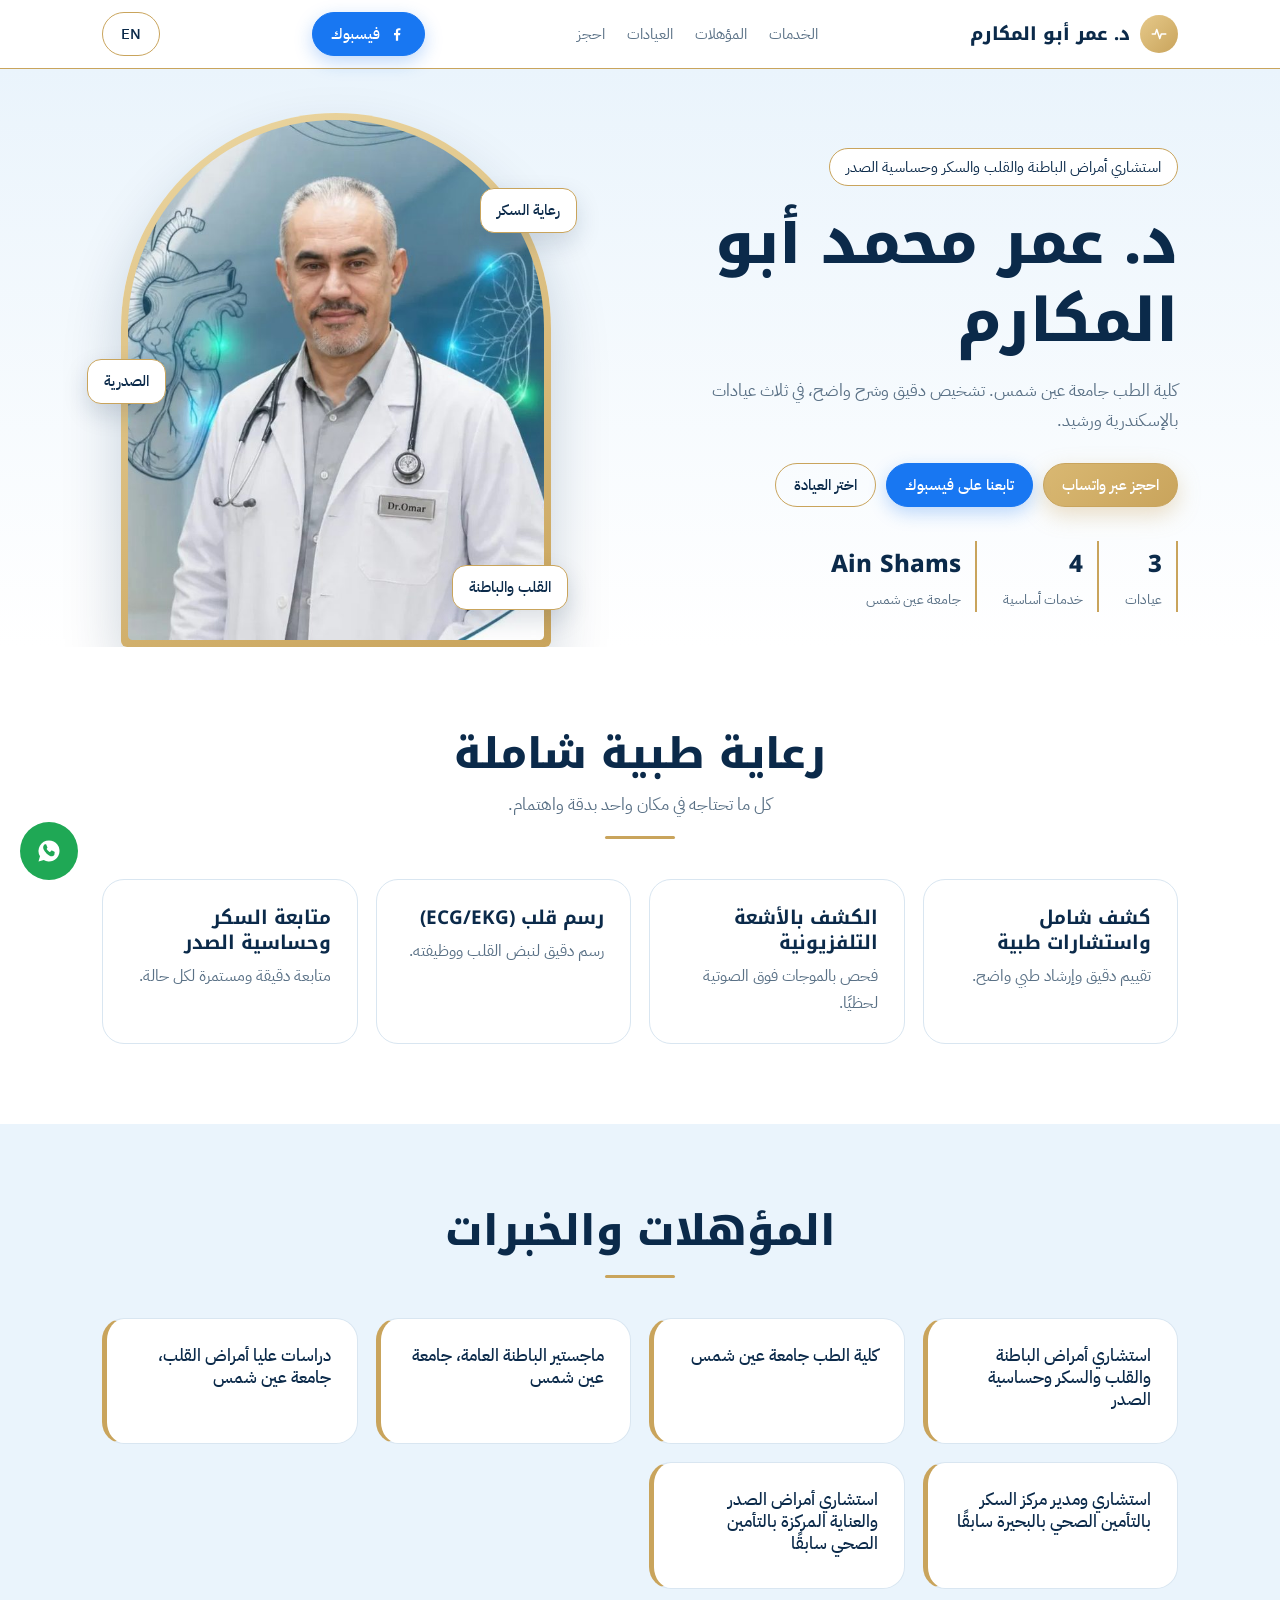
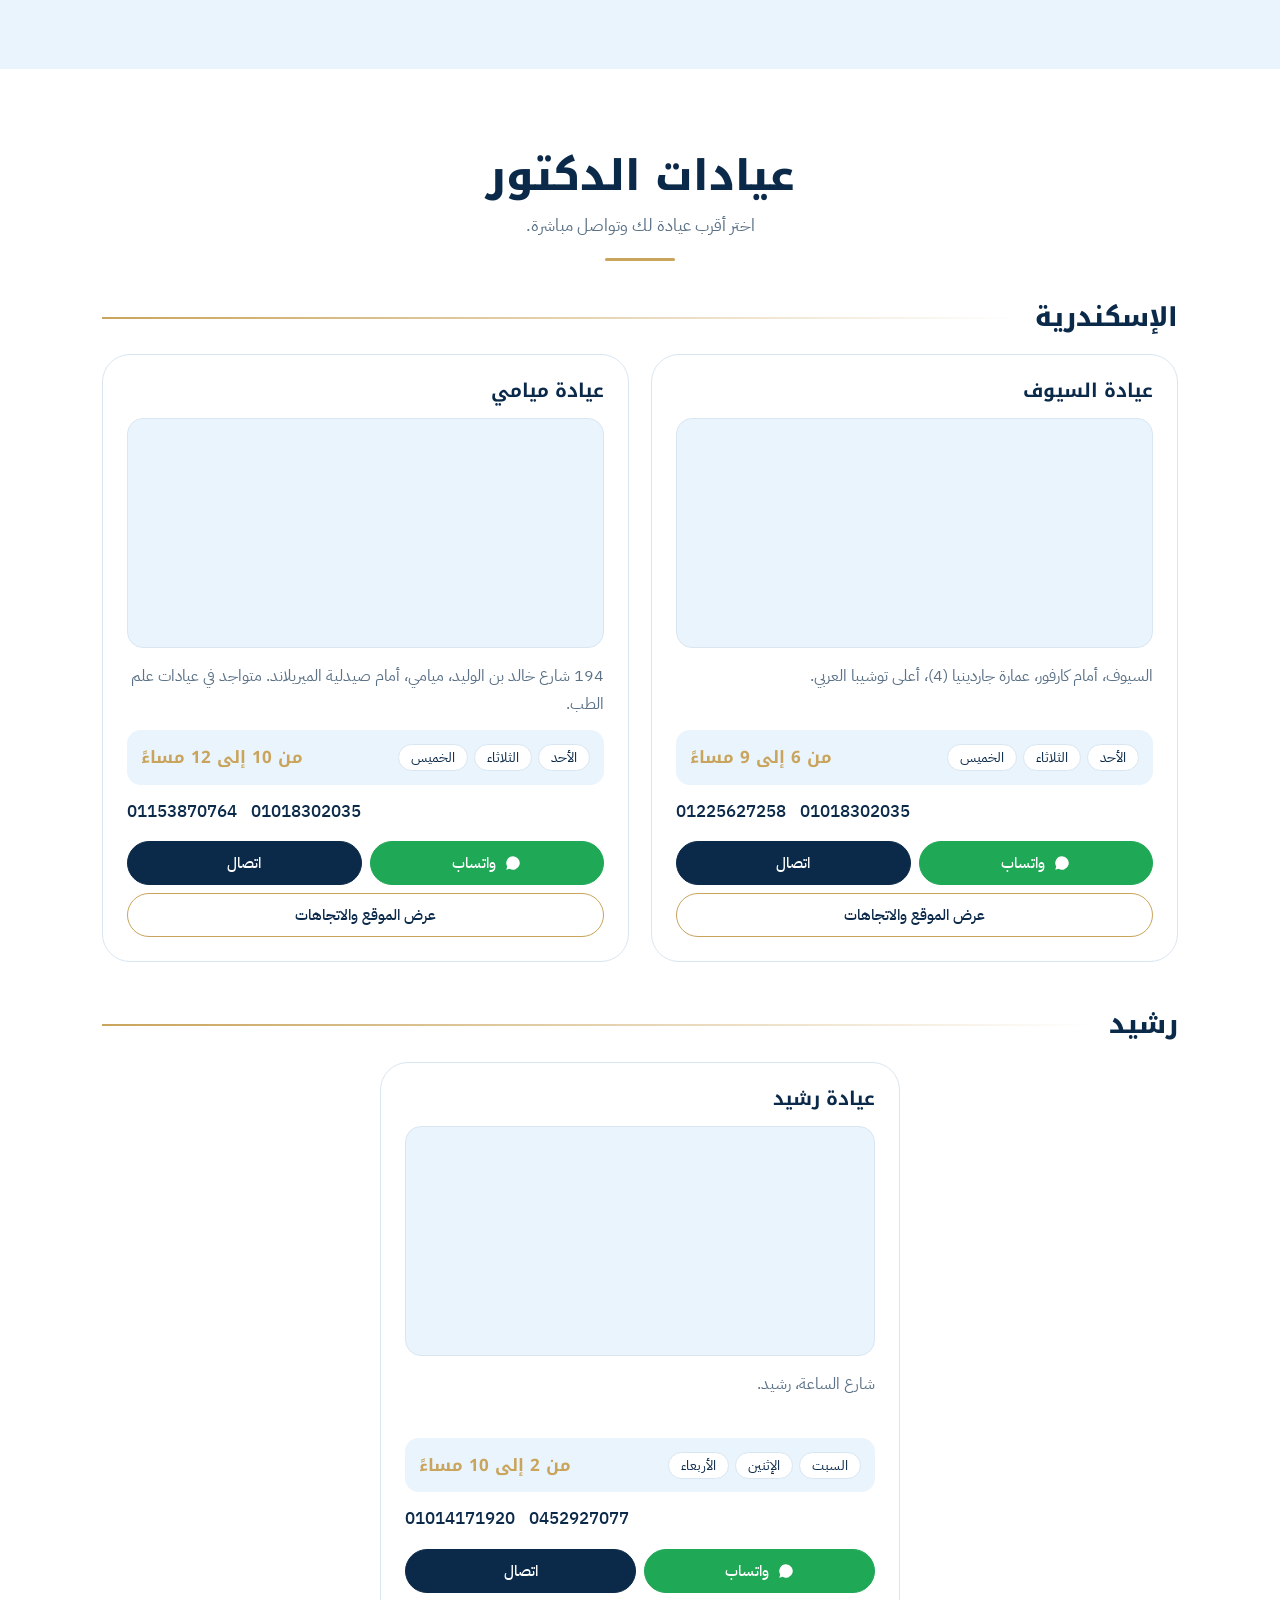
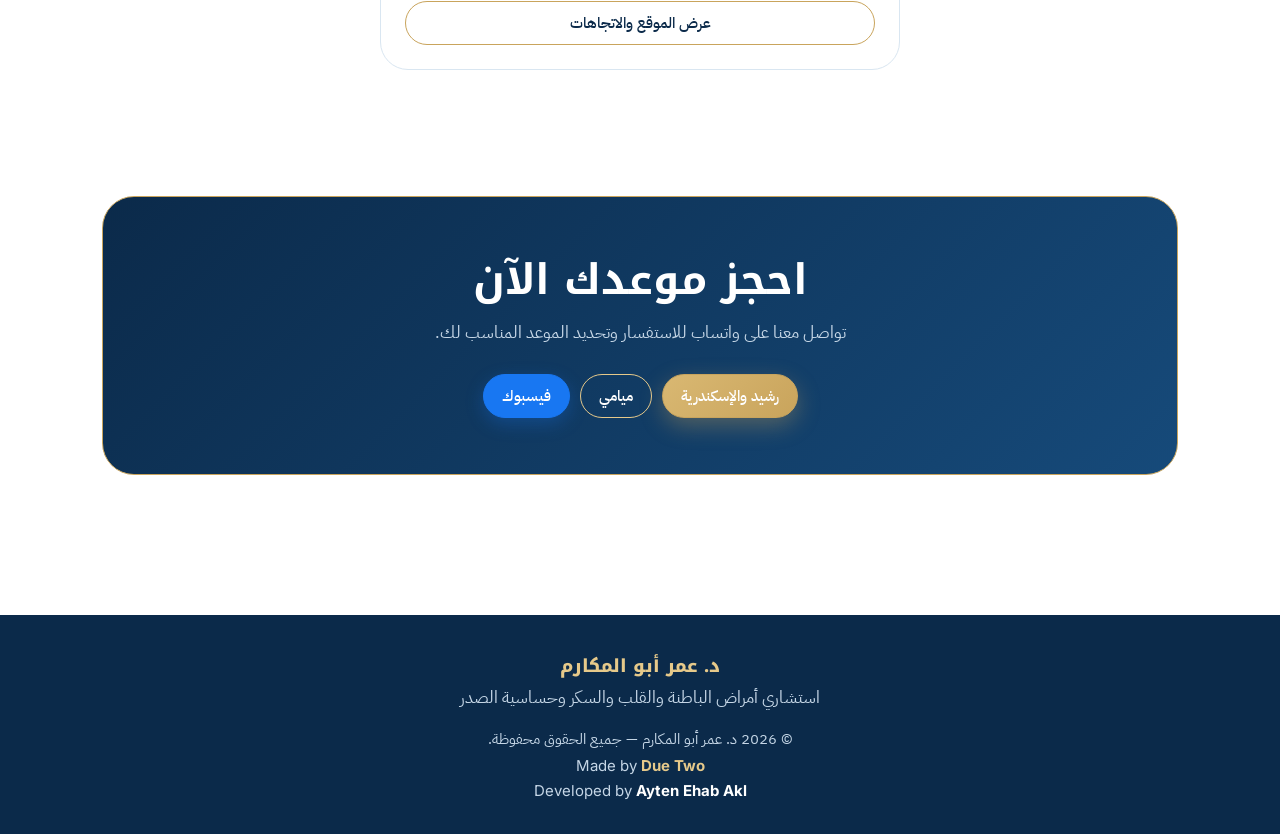
==== commit f89077a5: "Update index.html" ====
--- a/index.html
+++ b/index.html
@@ -244,16 +244,19 @@
         <a href="#clinics" data-k="n3"></a>
         <a href="#book" data-k="n4"></a>
       </nav>
-
-      <div class="tools">
-        <a class="pill fb" href="FB"
-           target="_blank" rel="noopener noreferrer">
-          <svg class="i" viewBox="0 0 24 24" aria-hidden="true">
-            <path d="M13.5 21v-7.5H16l.5-3h-3V8.6c0-.9.3-1.5 1.6-1.5h1.5V4.4c-.3 0-1.2-.2-2.2-.2-2.2 0-3.9 1.3-3.9 3.8v2.5H8v3h2.5V21h3z"/>
-          </svg>
-          <span data-k="fb"></span>
-        </a>
-
+<div class="tools">
+  <a class="pill fb"
+     href="https://www.facebook.com/share/1GX8bDDPgK/"
+     target="_blank"
+     rel="noopener noreferrer">
+
+    <svg class="i" viewBox="0 0 24 24" aria-hidden="true">
+      <path d="M13.5 21v-7.5H16l.5-3h-3V8.6c0-.9.3-1.5 1.6-1.5h1.5V4.4c-.3 0-1.2-.2-2.2-.2-2.2 0-3.9 1.3-3.9 3.8v2.5H8v3h2.5V21h3z"/>
+    </svg>
+
+    <span data-k="fb"></span>
+  </a>
+</div>
         <button class="pill" id="lang" type="button"
                 aria-label="Change language">
           EN
